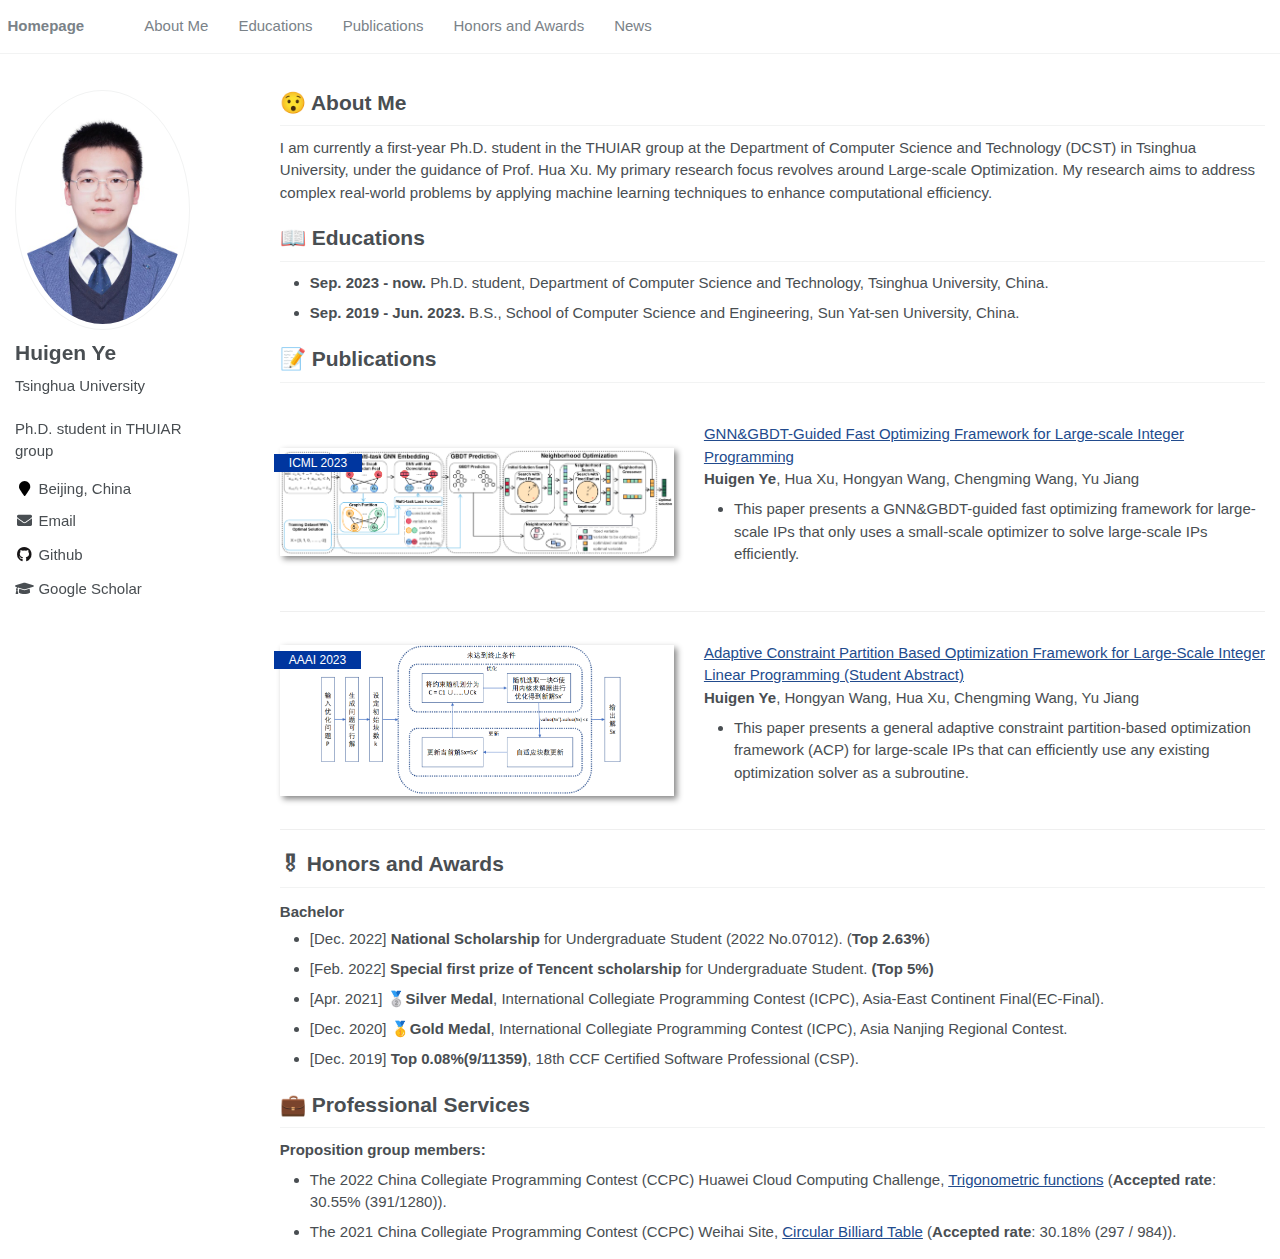
==== index.html @ 35304f90 "Add files via upload" ====
<!doctype html>
<html lang="en" class="no-js">
  <head>
    <meta charset="utf-8">

<!-- begin SEO -->





<title>Huigen Ye - Homepage</title>







<meta property="og:locale" content="en">
<meta property="og:site_name" content="Huigen Ye">
<meta property="og:title" content="Huigen Ye">


  <link rel="canonical" href="https://github.com/pages/HuigenYe/HuigenYe.github.io/">
  <meta property="og:url" content="https://github.com/pages/HuigenYe/HuigenYe.github.io/">



  <meta property="og:description" content="Ph.D. student in THUIAR group">









<!-- end SEO -->


<meta name="HandheldFriendly" content="True">
<meta name="MobileOptimized" content="320">
<meta name="viewport" content="width=device-width, initial-scale=1.0">

<script>
  document.documentElement.className = document.documentElement.className.replace(/\bno-js\b/g, '') + ' js ';
</script>

<!-- For all browsers -->
<link rel="stylesheet" href="assets/css/main.css">

<meta http-equiv="cleartype" content="on">
<head>
  <base target="_blank">
</head>
    <link rel="apple-touch-icon" sizes="180x180" href="images/apple-touch-icon.png">
<link rel="icon" type="image/png" sizes="32x32" href="images/favicon-32x32.png">
<link rel="icon" type="image/png" sizes="16x16" href="images/favicon-16x16.png">
<link rel="manifest" href="images/site.webmanifest">

<meta name="msapplication-TileColor" content="#000000">
<meta name="msapplication-TileImage" content="images/mstile-144x144.png?v=M44lzPylqQ">
<meta name="msapplication-config" content="images/browserconfig.xml?v=M44lzPylqQ">
<meta name="theme-color" content="#ffffff">
<link rel="stylesheet" href="assets/css/academicons.css"/>

<script type="text/x-mathjax-config"> MathJax.Hub.Config({ TeX: { equationNumbers: { autoNumber: "all" } } }); </script>
<script type="text/x-mathjax-config">
  MathJax.Hub.Config({
    tex2jax: {
      inlineMath: [ ['$','$'], ["\\(","\\)"] ],
      processEscapes: true
    }
  });
</script>
<script src='https://cdnjs.cloudflare.com/ajax/libs/mathjax/2.7.4/latest.js?config=TeX-MML-AM_CHTML' async></script>

<!-- end custom head snippets -->

  </head>

  <body>

    <!--[if lt IE 9]>
<div class="notice--danger align-center" style="margin: 0;">You are using an <strong>outdated</strong> browser. Please <a href="http://browsehappy.com/">upgrade your browser</a> to improve your experience.</div>
<![endif]-->
    <div class="masthead">
  <div class="masthead__inner-wrap">
    <div class="masthead__menu">
      <nav id="site-nav" class="greedy-nav">
        <button><div class="navicon"></div></button>
        <ul class="visible-links">
          <li class="masthead__menu-item masthead__menu-item--lg masthead__menu-home-item"><a href="#about-me">Homepage</a></li>
          
            <li class="masthead__menu-item"><a href="/#about-me">About Me</a></li>
          
            <li class="masthead__menu-item"><a href="/#-educations">Educations</a></li>
          
            <li class="masthead__menu-item"><a href="/#-publications">Publications</a></li>
          
            <li class="masthead__menu-item"><a href="/#-honors-and-awards">Honors and Awards</a></li>
          
            <li class="masthead__menu-item"><a href="/#-professional-services">News</a></li>
          
        </ul>
        <ul class="hidden-links hidden"></ul>
      </nav>
    </div>
  </div>
</div>

    <div id="main" role="main">
      
  <div class="sidebar sticky">
  

<div itemscope itemtype="http://schema.org/Person" class="profile_box">

  <div class="author__avatar">
    <img src="images/ye.jpg" class="author__avatar" alt="Huigen Ye">
  </div>

  <div class="author__content">
    <h3 class="author__name">Huigen Ye</h3>
    <p class="author__bio">Tsinghua University</p>
  </div>

  <div class="author__urls-wrapper">
    <!-- <button class="btn btn--inverse">More Info & Contact</button> -->
    <ul class="author__urls social-icons">
      
        <li><div style="white-space: normal; margin-bottom: 1em;">Ph.D. student in THUIAR group </div></li>
      
      
        <li><i class="fa fa-fw fa-map-marker" aria-hidden="true"></i> Beijing, China</li>
      
      
      
      
        <li><a href="mailto:yhg23@mails.tsinghua.edu.cn"><i class="fas fa-fw fa-envelope" aria-hidden="true"></i> Email</a></li>
      
      
       
      
      
      
      
      
      
      
      
      
      
        <li><a href="https://github.com/HuigenYe"><i class="fab fa-fw fa-github" aria-hidden="true"></i> Github</a></li>
      
      
      
      
      
      
      
      
      
      
      
      
      
      
        <li><a href="https://scholar.google.com/citations?user=WS0DbtoAAAAJ"><i class="fas fa-fw fa-graduation-cap"></i> Google Scholar</a></li>
      
      
      
      
      
    </ul>
      <div class="author__urls_sm">
      
      
        <a href="mailto:yhg23@mails.tsinghua.edu.cn"><i class="fas fa-fw fa-envelope" aria-hidden="true"></i></a>
      
      
       
      
      
      
      
      
      
      
      
      
      
        <a href="https://github.com/HuigenYe"><i class="fab fa-fw fa-github" aria-hidden="true"></i></a>
      
      
      
      
      
      
      
      
      
      
      
      
      
      
        <a href="https://scholar.google.com/citations?user=WS0DbtoAAAAJ"><i class="fas fa-fw fa-graduation-cap"></i></a>
      
      
      
      
      
    </div>
  </div>
</div>

  
  </div>

    
      <article class="page" itemscope itemtype="http://schema.org/CreativeWork">
        <meta itemprop="headline" content="">
        <div class="page__inner-wrap">
          <section class="page__content" itemprop="text">
            <p><span class="anchor" id="about-me"></span></p>
<h1 id="-about-me">😯 About Me</h1>

<p>I am currently a first-year Ph.D. student in the THUIAR group at the Department of Computer Science and Technology (DCST) in Tsinghua University, under the guidance of Prof. Hua Xu. My primary research focus revolves around Large-scale Optimization. My research aims to address complex real-world problems by applying machine learning techniques to enhance computational efficiency.</p>

<h1 id="-educations">📖 Educations</h1>
<ul>
  <li><strong>Sep. 2023 - now.</strong> Ph.D. student, Department of Computer Science and Technology, Tsinghua University, China.</li>
  <li><strong>Sep. 2019 - Jun. 2023.</strong> B.S., School of Computer Science and Engineering, Sun Yat-sen University, China.</li>
</ul>

<h1 id="-publications">📝 Publications</h1>

<div class="paper-box"><div class="paper-box-image"><div><div class="badge">ICML 2023</div><img src="images/icml2023.png" alt="sym" width="100%" /></div></div>
<div class="paper-box-text">

    <p><a href="https://proceedings.mlr.press/v202/ye23e.html">GNN&amp;GBDT-Guided Fast Optimizing Framework for Large-scale Integer Programming</a> <br />
<strong>Huigen Ye</strong>, Hua Xu, Hongyan Wang, Chengming Wang, Yu Jiang</p>

    <ul>
      <li>This paper presents a GNN&amp;GBDT-guided fast optimizing framework for large-scale IPs that only uses a small-scale optimizer to solve large-scale IPs efficiently. <a href="https://github.com/thuiar/GNN-GBDT-Guided-Fast-Optimizing-Framework"><img src="https://img.shields.io/github/stars/thuiar/GNN-GBDT-Guided-Fast-Optimizing-Framework?style=social&amp;label=Code+Stars" alt="" /></a></li>
    </ul>

  </div>
</div>

<div class="paper-box"><div class="paper-box-image"><div><div class="badge">AAAI 2023</div><img src="images/aaai2023.png" alt="sym" width="100%" /></div></div>
<div class="paper-box-text">

    <p><a href="https://ojs.aaai.org/index.php/AAAI/article/view/27048">Adaptive Constraint Partition Based Optimization Framework for Large-Scale Integer Linear Programming (Student Abstract)</a> <br />
<strong>Huigen Ye</strong>, Hongyan Wang, Hua Xu, Chengming Wang, Yu Jiang</p>

    <ul>
      <li>This paper presents a general adaptive constraint partition-based optimization framework (ACP) for large-scale IPs that can efficiently use any existing optimization solver as a subroutine.</li>
    </ul>

  </div>
</div>

<h1 id="-honors-and-awards">🎖 Honors and Awards</h1>
<h3 id="bachelor">Bachelor</h3>

<ul>
  <li>[Dec. 2022] <strong>National Scholarship</strong> for Undergraduate Student (2022 No.07012). (<strong>Top 2.63%</strong>)</li>
  <li>[Feb. 2022] <strong>Special first prize of Tencent scholarship</strong> for Undergraduate Student. <strong>(Top 5%)</strong></li>
  <li>[Apr. 2021] 🥈<strong>Silver Medal</strong>, International Collegiate Programming Contest (ICPC), Asia-East Continent Final(EC-Final).</li>
  <li>[Dec. 2020] 🥇<strong>Gold Medal</strong>, International Collegiate Programming Contest (ICPC), Asia Nanjing Regional Contest.</li>
  <li>[Dec. 2019] <strong>Top 0.08%(9/11359)</strong>, 18th CCF Certified Software Professional (CSP).</li>
</ul>

<h1 id="-professional-services">💼 Professional Services</h1>
<p><strong>Proposition group members:</strong></p>

<ul>
  <li>The 2022 China Collegiate Programming Contest (CCPC) Huawei Cloud Computing Challenge, <a href="http://acm.hdu.edu.cn/contest/problem?cid=1072&amp;pid=1007">Trigonometric functions</a> (<strong>Accepted rate</strong>: 30.55% (391/1280)).</li>
  <li>The 2021 China Collegiate Programming Contest (CCPC) Weihai Site, <a href="https://codeforces.com/gym/103428/problem/J">Circular Billiard Table</a> (<strong>Accepted rate</strong>: 30.18% (297 / 984)).</li>
</ul>

          </section>
        </div>
      </article>
    </div>

    <script src="assets/js/main.min.js"></script>



<!-- Global site tag (gtag.js) - Google Analytics -->
<script async src="https://www.googletagmanager.com/gtag/js?id="></script>
<script>
  window.dataLayer = window.dataLayer || [];
  function gtag(){dataLayer.push(arguments);}
  gtag('js', new Date());

  gtag('config', "");
</script>


<script>
    $(document).ready(function () {
        
        var gsDataBaseUrl = 'https://cdn.jsdelivr.net/gh/HuigenYe/HuigenYe.github.io@'
        
        $.getJSON(gsDataBaseUrl + "google-scholar-stats/gs_data.json", function (data) {
            var totalCitation = data['citedby']
            document.getElementById('total_cit').innerHTML = totalCitation;
            var citationEles = document.getElementsByClassName('show_paper_citations')
            Array.prototype.forEach.call(citationEles, element => {
                var paperId = element.getAttribute('data')
                var numCitations = data['publications'][paperId]['num_citations']
                element.innerHTML = '| Citations: ' + numCitations;
            });
        });
    })
</script>


  </body>
</html>
---- assets/css/main.css ----
a:focus{outline:thin dotted #f89406;outline:5px auto #f89406;outline-offset:-2px}*,*:before,*:after{-moz-box-sizing:border-box;-webkit-box-sizing:border-box;box-sizing:border-box}html{box-sizing:border-box;background-color:#fff;font-size:15px;-webkit-text-size-adjust:100%;-ms-text-size-adjust:100%}body{margin:0}::-moz-selection{color:#fff;background:#000}::selection{color:#fff;background:#000}article,aside,details,figcaption,figure,footer,header,hgroup,main,nav,section{display:block}audio,canvas,video{display:inline-block;*display:inline;*zoom:1}audio:not([controls]){display:none}a{color:#224b8d}a:hover,a:active{outline:0}sub,sup{position:relative;font-size:75%;line-height:0;vertical-align:baseline}sup{top:-0.5em}sub{bottom:-0.25em}img{max-width:100%;width:auto\9;height:auto;vertical-align:middle;border:0;-ms-interpolation-mode:bicubic}#map_canvas img,.google-maps img{max-width:none}button,input,select,textarea{margin:0;font-size:100%;vertical-align:middle}button,input{*overflow:visible;line-height:normal}button::-moz-focus-inner,input::-moz-focus-inner{padding:0;border:0}button,html input[type="button"],input[type="reset"],input[type="submit"]{-webkit-appearance:button;cursor:pointer}label,select,button,input[type="button"],input[type="reset"],input[type="submit"],input[type="radio"],input[type="checkbox"]{cursor:pointer}input[type="search"]{box-sizing:content-box;-webkit-appearance:textfield}input[type="search"]::-webkit-search-decoration,input[type="search"]::-webkit-search-cancel-button{-webkit-appearance:none}textarea{overflow:auto;vertical-align:top}html{position:relative;min-height:100%}body{margin:0;padding:0;padding-bottom:0em;color:#494e52;font-family:"Trebuchet MS",Helvetica,sans-serif;line-height:1.5}body.overflow--hidden{overflow:hidden}h1,h2,h3,h4,h5,h6{margin:1em 0 0.5em;line-height:1.2;font-family:"Trebuchet MS",Helvetica,sans-serif;font-weight:bold}h1{margin-top:1em;font-size:1.4em}h2{font-size:1.2em}h3{font-size:1em}h4{font-size:1em}h5{font-size:1em}h6{font-size:1em}small,.small{font-size:1em}p{margin-bottom:0.5em}u,ins{text-decoration:none;border-bottom:1px solid #494e52}u a,ins a{color:inherit}ul{padding-inline-start:2em;margin-block-start:0.5em}del a{color:inherit}p,pre,blockquote,ul,ol,dl,figure,table,fieldset{orphans:3;widows:3}abbr[title],abbr[data-original-title]{text-decoration:none;cursor:help;border-bottom:1px dotted #494e52}blockquote{margin:2em 1em 2em 0;padding-left:1em;padding-right:1em;font-style:italic;border-left:0.25em solid #7a8288}blockquote cite{font-style:italic}blockquote cite:before{content:"\2014";padding-right:5px}a:hover,a:active{outline:0}tt,code,kbd,samp,pre{font-family:Monaco,Consolas,"Lucida Console",monospace}pre{overflow-x:auto}p>code,a>code,li>code,figcaption>code,td>code{padding-top:0.1rem;padding-bottom:0.1rem;font-size:1em;background:#fafafa;border:1px solid #f2f3f3;border-radius:4px;box-shadow:0 1px 1px rgba(0,0,0,0.125)}p>code:before,p>code:after,a>code:before,a>code:after,li>code:before,li>code:after,figcaption>code:before,figcaption>code:after,td>code:before,td>code:after{letter-spacing:-0.2em;content:"\00a0"}hr{display:block;margin:1em 0;border:0;border-top:1px solid #f2f3f3}ul li,ol li{margin-bottom:0.5em}li ul,li ol{margin-top:0.5em}figure{display:-webkit-box;display:flex;-webkit-box-pack:justify;justify-content:space-between;-webkit-box-align:start;align-items:flex-start;flex-wrap:wrap;margin:2em 0}figure img,figure iframe,figure .fluid-width-video-wrapper{margin-bottom:1em}figure img{width:100%;border-radius:4px;-webkit-transition:all 0.2s ease-in-out;transition:all 0.2s ease-in-out}figure>a{display:block}@media (min-width: 37.5em){figure.half>a,figure.half>img{width:calc(50% - 0.5em)}}figure.half figcaption{width:100%}@media (min-width: 37.5em){figure.third>a,figure.third>img{width:calc(33.3333% - 0.5em)}}figure.third figcaption{width:100%}figcaption{margin-bottom:0.5em;color:#777a7d;font-family:Georgia,Times,serif;font-size:1em}figcaption a{color:inherit;text-decoration:none;border-bottom:1px solid #bdc1c4;-webkit-transition:all 0.2s ease-in-out;transition:all 0.2s ease-in-out}figcaption a:hover{color:#000;border-bottom-color:#000}svg:not(:root){overflow:hidden}nav ul{margin:0;padding:0}nav li{list-style:none}nav a{text-decoration:none}nav ul li,nav ol li{margin-bottom:0}nav li ul,nav li ol{margin-top:0}b,i,strong,em,blockquote,p,q,span,figure,img,h1,h2,header,input,a,tr,td,form button,input[type="submit"],.btn,#goog-wm-sb,.highlight,.archive__item-teaser{-webkit-transition:all 0.2s ease-in-out;transition:all 0.2s ease-in-out}.hidden{display:none;visibility:hidden}.load{display:none}.transparent{opacity:0}.visually-hidden,.screen-reader-text,.screen-reader-text span,.screen-reader-shortcut{position:absolute !important;clip:rect(1px, 1px, 1px, 1px);height:1px !important;width:1px !important;border:0 !important;overflow:hidden}body:hover .visually-hidden a,body:hover .visually-hidden input,body:hover .visually-hidden button{display:none !important}.screen-reader-text:focus,.screen-reader-shortcut:focus{clip:auto !important;height:auto !important;width:auto !important;display:block;font-size:1em;font-weight:bold;padding:15px 23px 14px;background:#fff;z-index:100000;text-decoration:none;box-shadow:0 0 2px 2px rgba(0,0,0,0.6)}.skip-link{position:fixed;z-index:20;margin:0;font-family:"Trebuchet MS",Helvetica,sans-serif;white-space:nowrap}.skip-link li{height:0;width:0;list-style:none}.text-left{text-align:left}.text-center{text-align:center}.text-right{text-align:right}.text-justify{text-align:justify}.text-nowrap{white-space:nowrap}.cf{clear:both}.wrapper{max-width:925px;margin-left:auto;margin-right:auto}.wrapper:after{content:" ";display:block;clear:both}.align-left{display:block;margin-left:auto;margin-right:auto}@media (min-width: 37.5em){.align-left{float:left;margin-right:1em}}.align-right{display:block;margin-left:auto;margin-right:auto}@media (min-width: 37.5em){.align-right{float:right;margin-left:1em}}.align-center{display:block;margin-left:auto;margin-right:auto}@media (min-width: 57.8125em){.full{margin-right:-19.4915254237% !important}}.icon{display:inline-block;fill:currentColor;width:1em;height:1.1em;line-height:1;position:relative;top:-0.1em;vertical-align:middle}.social-icons .fa{color:#000}.social-icons .fa-behance,.social-icons .fa-behance-square{color:#1769FF}.social-icons .fa-dribbble{color:#ea4c89}.social-icons .fa-facebook,.social-icons .fa-facebook-square{color:#3b5998}.social-icons .fa-flickr{color:#ff0084}.social-icons .fa-foursquare{color:#0072b1}.social-icons .fa-github,.social-icons .fa-github-alt,.social-icons .fa-github-square{color:#171516}.social-icons .fa-google-plus,.social-icons .fa-google-plus-square{color:#dd4b39}.social-icons .fa-instagram{color:#517fa4}.social-icons .fa-lastfm,.social-icons .fa-lastfm-square{color:#d51007}.social-icons .fa-linkedin,.social-icons .fa-linkedin-square{color:#007bb6}.social-icons .fa-pinterest,.social-icons .fa-pinterest-p,.social-icons .fa-pinterest-square{color:#cb2027}.social-icons .fa-rss,.social-icons .fa-rss-square{color:#fa9b39}.social-icons .fa-soundcloud{color:#f30}.social-icons .fa-stack-exchange,.social-icons .fa-stack-overflow{color:#fe7a15}.social-icons .fa-tumblr,.social-icons .fa-tumblr-square{color:#32506d}.social-icons .fa-twitter,.social-icons .fa-twitter-square{color:#55acee}.social-icons .fa-vimeo,.social-icons .fa-vimeo-square{color:#1ab7ea}.social-icons .fa-vine{color:#00bf8f}.social-icons .fa-youtube,.social-icons .fa-youtube-square,.social-icons .fa-youtube-play{color:#b00}.social-icons .fa-xing,.social-icons .fa-xing-square{color:#006567}.navicon{position:relative;width:28px;height:4px;background:#fff;margin:auto;-webkit-transition:0.3s;transition:0.3s}.navicon:before,.navicon:after{content:"";position:absolute;left:0;width:28px;height:4px;background:#fff;-webkit-transition:0.3s;transition:0.3s}.navicon:before{top:-8px}.navicon:after{bottom:-8px}.close .navicon{background:transparent}.close .navicon:before,.close .navicon:after{-webkit-transform-origin:50% 50%;-ms-transform-origin:50% 50%;transform-origin:50% 50%;top:0;width:28px}.close .navicon:before{-webkit-transform:rotate3d(0, 0, 1, 45deg);transform:rotate3d(0, 0, 1, 45deg)}.close .navicon:after{-webkit-transform:rotate3d(0, 0, 1, -45deg);transform:rotate3d(0, 0, 1, -45deg)}@media (min-width: 57.8125em){.sticky{clear:both;position:-webkit-sticky;position:sticky;top:6em}.sticky::after{clear:both;content:"";display:table}.sticky>*{display:block}}.well{min-height:20px;padding:19px;margin-bottom:20px;background-color:#f5f5f5;border:1px solid #e3e3e3;border-radius:4px;box-shadow:inset 0 1px 1px rgba(0,0,0,0.05)}.show-modal{overflow:hidden;position:relative}.show-modal:before{position:absolute;content:"";top:0;left:0;width:100%;height:100%;z-index:999;background-color:rgba(255,255,255,0.85)}.show-modal .modal{display:block}.modal{display:none;position:fixed;width:300px;top:50%;left:50%;margin-left:-150px;margin-top:-150px;min-height:0;z-index:9999;background:#fff;border:1px solid #f2f3f3;border-radius:4px;box-shadow:0 1px 1px rgba(0,0,0,0.125)}.modal__title{margin:0;padding:0.5em 1em}.modal__supporting-text{padding:0 1em 0.5em 1em}.modal__actions{padding:0.5em 1em;border-top:1px solid #f2f3f3}.footnote{color:#9ba1a6;text-decoration:none}.footnotes{color:#9ba1a6}.footnotes ol,.footnotes li,.footnotes p{margin-bottom:0;font-size:1em}a.reversefootnote{color:#7a8288;text-decoration:none}a.reversefootnote:hover{text-decoration:underline}.required{color:#ee5f5b;font-weight:bold}@-webkit-keyframes intro{0%{opacity:0}100%{opacity:1}}@keyframes intro{0%{opacity:0}100%{opacity:1}}table{margin-bottom:1em;width:100%;font-family:"Trebuchet MS",Helvetica,sans-serif;font-size:1em;border-collapse:collapse}table+table{margin-top:1em}thead{background-color:#f2f3f3}th{padding:0.5em;font-weight:bold;text-align:left}tr{padding-bottom:.5em;padding-top:.5em}td{padding:.5em;border-bottom:1px solid #bdc1c4}tr,td,th{vertical-align:middle}.btn,#goog-wm-sb{display:inline-block;margin-bottom:0.25em;padding:0.5em 1em;color:#fff !important;font-family:"Trebuchet MS",Helvetica,sans-serif;font-size:1em;font-weight:bold;text-align:center;text-decoration:none;background-color:#7a8288;border:0 !important;border-radius:4px;cursor:pointer}.btn:hover,#goog-wm-sb:hover{background-color:#333}.btn .icon,#goog-wm-sb .icon{margin-right:0.5em}.btn .icon+.hidden,#goog-wm-sb .icon+.hidden{margin-left:-0.5em}.btn--block{display:block;width:100%}.btn--block+.btn--block{margin-top:0.25em}.btn--inverse{color:#7a8288 !important;border:1px solid #bdc1c4 !important;background-color:#fff}.btn--inverse:hover{color:#fff !important;border-color:#7a8288}.btn--light-outline{border:1px solid #fff !important;background-color:transparent}.btn--info{background-color:#224b8d}.btn--info:hover{background-color:#1b3c71}.btn--warning{background-color:#f89406}.btn--warning:hover{background-color:#c67605}.btn--success{background-color:#62c462}.btn--success:hover{background-color:#4e9d4e}.btn--danger{background-color:#ee5f5b}.btn--danger:hover{background-color:#be4c49}.btn--disabled{pointer-events:none;cursor:not-allowed;filter:alpha(opacity=65);box-shadow:none;opacity:0.65}.btn--facebook{background-color:#3b5998}.btn--facebook:hover{background-color:#2f477a}.btn--twitter{background-color:#55acee}.btn--twitter:hover{background-color:#448abe}.btn--google-plus{background-color:#dd4b39}.btn--google-plus:hover{background-color:#b13c2e}.btn--linkedin{background-color:#007bb6}.btn--linkedin:hover{background-color:#006292}.btn--x-large{font-size:1.2em}.btn--large{font-size:1em}.btn--small{font-size:.6875em}.notice{margin:2em 0 !important;padding:1em;font-family:"Trebuchet MS",Helvetica,sans-serif;font-size:1em !important;text-indent:initial;background-color:#f8f9f9;border-radius:4px;box-shadow:0 1px 1px rgba(189,193,196,0.25)}.notice h4{margin-top:0 !important;margin-bottom:0.75em}.page__content .notice h4{margin-bottom:0;font-size:1em}.notice p:last-child{margin-bottom:0 !important}.notice h4+p{margin-top:0;padding-top:0}.notice a{color:#bdc1c4}.notice a:hover{color:#717476}.notice code{background-color:#fcfcfc}.notice ul:last-child{margin-bottom:0}.notice--primary{margin:2em 0 !important;padding:1em;font-family:"Trebuchet MS",Helvetica,sans-serif;font-size:1em !important;text-indent:initial;background-color:#f2f3f3;border-radius:4px;box-shadow:0 1px 1px rgba(122,130,136,0.25)}.notice--primary h4{margin-top:0 !important;margin-bottom:0.75em}.page__content .notice--primary h4{margin-bottom:0;font-size:1em}.notice--primary p:last-child{margin-bottom:0 !important}.notice--primary h4+p{margin-top:0;padding-top:0}.notice--primary a{color:#7a8288}.notice--primary a:hover{color:#494e52}.notice--primary code{background-color:#f8f9f9}.notice--primary ul:last-child{margin-bottom:0}.notice--info{margin:2em 0 !important;padding:1em;font-family:"Trebuchet MS",Helvetica,sans-serif;font-size:1em !important;text-indent:initial;background-color:#e9edf4;border-radius:4px;box-shadow:0 1px 1px rgba(34,75,141,0.25)}.notice--info h4{margin-top:0 !important;margin-bottom:0.75em}.page__content .notice--info h4{margin-bottom:0;font-size:1em}.notice--info p:last-child{margin-bottom:0 !important}.notice--info h4+p{margin-top:0;padding-top:0}.notice--info a{color:#224b8d}.notice--info a:hover{color:#142d55}.notice--info code{background-color:#f4f6f9}.notice--info ul:last-child{margin-bottom:0}.notice--warning{margin:2em 0 !important;padding:1em;font-family:"Trebuchet MS",Helvetica,sans-serif;font-size:1em !important;text-indent:initial;background-color:#fef4e6;border-radius:4px;box-shadow:0 1px 1px rgba(248,148,6,0.25)}.notice--warning h4{margin-top:0 !important;margin-bottom:0.75em}.page__content .notice--warning h4{margin-bottom:0;font-size:1em}.notice--warning p:last-child{margin-bottom:0 !important}.notice--warning h4+p{margin-top:0;padding-top:0}.notice--warning a{color:#f89406}.notice--warning a:hover{color:#955904}.notice--warning code{background-color:#fffaf3}.notice--warning ul:last-child{margin-bottom:0}.notice--success{margin:2em 0 !important;padding:1em;font-family:"Trebuchet MS",Helvetica,sans-serif;font-size:1em !important;text-indent:initial;background-color:#eff9ef;border-radius:4px;box-shadow:0 1px 1px rgba(98,196,98,0.25)}.notice--success h4{margin-top:0 !important;margin-bottom:0.75em}.page__content .notice--success h4{margin-bottom:0;font-size:1em}.notice--success p:last-child{margin-bottom:0 !important}.notice--success h4+p{margin-top:0;padding-top:0}.notice--success a{color:#62c462}.notice--success a:hover{color:#3b763b}.notice--success code{background-color:#f7fcf7}.notice--success ul:last-child{margin-bottom:0}.notice--danger{margin:2em 0 !important;padding:1em;font-family:"Trebuchet MS",Helvetica,sans-serif;font-size:1em !important;text-indent:initial;background-color:#fdefef;border-radius:4px;box-shadow:0 1px 1px rgba(238,95,91,0.25)}.notice--danger h4{margin-top:0 !important;margin-bottom:0.75em}.page__content .notice--danger h4{margin-bottom:0;font-size:1em}.notice--danger p:last-child{margin-bottom:0 !important}.notice--danger h4+p{margin-top:0;padding-top:0}.notice--danger a{color:#ee5f5b}.notice--danger a:hover{color:#8f3937}.notice--danger code{background-color:#fef7f7}.notice--danger ul:last-child{margin-bottom:0}.masthead{position:sticky;top:0;background-color:white;border-bottom:1px solid #f2f3f3;-webkit-animation:intro 0.3s both;animation:intro 0.3s both;-webkit-animation-delay:0.15s;animation-delay:0.15s;z-index:20}.masthead__inner-wrap{max-width:925px;margin-left:auto;margin-right:auto;clear:both;padding:.5em;font-family:"Trebuchet MS",Helvetica,sans-serif}.masthead__inner-wrap:after{content:" ";display:block;clear:both}.masthead__inner-wrap::after{clear:both;content:"";display:table}@media (min-width: 80em){.masthead__inner-wrap{max-width:1280px}}.masthead__inner-wrap nav{z-index:10}.masthead__inner-wrap a{text-decoration:none}.masthead__menu ul{margin:0;padding:0;clear:both;list-style-type:none}.masthead__menu-home-item{display:none !important}@media (min-width: 48em){.masthead__menu-home-item{display:block !important}}.masthead__menu-item{display:block;list-style-type:none;white-space:nowrap}.masthead__menu-item--lg{padding-right:2em;font-weight:700}.breadcrumbs{max-width:925px;margin-left:auto;margin-right:auto;clear:both;margin-top:0;margin-bottom:0;padding-left:2em;padding-right:2em;font-family:"Trebuchet MS",Helvetica,sans-serif;-webkit-animation:intro 0.3s both;animation:intro 0.3s both;-webkit-animation-delay:0.30s;animation-delay:0.30s}.breadcrumbs:after{content:" ";display:block;clear:both}.breadcrumbs::after{clear:both;content:"";display:table}@media (min-width: 57.8125em){.breadcrumbs{padding-left:1em;padding-right:1em}}@media (min-width: 80em){.breadcrumbs{max-width:1280px}}.breadcrumbs ol{padding:0;list-style:none;font-size:1em}@media (min-width: 57.8125em){.breadcrumbs ol{width:83.0508474576%;float:right;margin-right:0}}@media (min-width: 80em){.breadcrumbs ol{padding-left:4.2372881356%}}.breadcrumbs li{display:inline}.breadcrumbs .current{font-weight:bold}.pagination{clear:both;width:100%;float:left;margin-left:0;margin-right:0;clear:both;margin-top:1em;padding-top:1em}.pagination::after{clear:both;content:"";display:table}.pagination ul{margin:0;padding:0;list-style-type:none;font-family:"Trebuchet MS",Helvetica,sans-serif}.pagination li{display:block;float:left;margin-left:-1px}.pagination li a{margin-bottom:0.25em;padding:0.5em 1em;font-family:"Trebuchet MS",Helvetica,sans-serif;font-size:14px;font-weight:bold;line-height:1.5;text-align:center;text-decoration:none;color:#9ba1a6;border:1px solid #bdc1c4;border-radius:0}.pagination li a:hover{color:#1a386a}.pagination li a.current{color:#fff;background:#7a8288}.pagination li a.disabled{color:#dee0e1;pointer-events:none;cursor:not-allowed}.pagination li:first-child{margin-left:0}.pagination li:first-child a{border-top-left-radius:4px;border-bottom-left-radius:4px}.pagination li:last-child a{border-top-right-radius:4px;border-bottom-right-radius:4px}.pagination--pager{display:block;padding:1em 2em;float:left;width:50%;font-family:"Trebuchet MS",Helvetica,sans-serif;font-size:1em;font-weight:bold;text-align:center;text-decoration:none;color:#bdc1c4;border:1px solid #bdc1c4;border-radius:4px}.pagination--pager:hover{color:#1a386a}.pagination--pager:first-child{border-top-right-radius:0;border-bottom-right-radius:0}.pagination--pager:last-child{margin-left:-1px;border-top-left-radius:0;border-bottom-left-radius:0}.pagination--pager.disabled{color:#dee0e1;pointer-events:none;cursor:not-allowed}.page__content+.pagination,.page__meta+.pagination,.comment__date+.pagination,.page__share+.pagination,.page__comments+.pagination{margin-top:2em;padding-top:2em;border-top:1px solid #f2f3f3}.greedy-nav{position:relative;min-width:250px;background:#fff}.greedy-nav a{display:block;margin:0 1rem;padding:0.5rem 0;color:#7a8288;text-decoration:none}.greedy-nav a:hover{color:#5c6266}.greedy-nav button{position:absolute;height:100%;right:0;padding:0 0.5rem;border:0;outline:none;background-color:#7a8288;color:#fff;cursor:pointer}.greedy-nav .visible-links{display:table}.greedy-nav .visible-links li{display:table-cell;vertical-align:middle}.greedy-nav .visible-links li:first-child{font-weight:bold}.greedy-nav .visible-links li:first-child a{margin-left:0}.greedy-nav .visible-links li:last-child a{margin-right:0}.greedy-nav .visible-links a{position:relative}.greedy-nav .visible-links a:before{content:"";position:absolute;left:0;bottom:0;height:4px;background:#bdc1c4;width:100%;-webkit-transition:all 0.2s ease-in-out;transition:all 0.2s ease-in-out;-webkit-transform:scaleX(0);-ms-transform:scaleX(0);transform:scaleX(0)}.greedy-nav .visible-links a:hover:before{-webkit-transform:scaleX(1);-ms-transform:scaleX(1);transform:scaleX(1)}.greedy-nav .hidden-links{position:absolute;top:100%;right:0;margin-top:15px;padding:5px;border:1px solid #f2f3f3;border-radius:4px;background:#fff;box-shadow:0 0 10px rgba(0,0,0,0.25)}.greedy-nav .hidden-links a{margin:0;padding:10px 20px;font-size:1em}.greedy-nav .hidden-links a:hover{color:#5c6266;background:#dee0e1}.greedy-nav .hidden-links:before{content:"";position:absolute;top:-11px;right:10px;width:0;border-style:solid;border-width:0 10px 10px;border-color:#f2f3f3 transparent;display:block;z-index:0}.greedy-nav .hidden-links:after{content:"";position:absolute;top:-10px;right:10px;width:0;border-style:solid;border-width:0 10px 10px;border-color:#fff transparent;display:block;z-index:1}.greedy-nav .hidden-links li{display:block;border-bottom:1px solid #f2f3f3}.greedy-nav .hidden-links li:last-child{border-bottom:none}.nav__list{font-size:1.25rem}.nav__list ul{margin-bottom:1em}.nav__list a{display:block;padding:0.125em 0;color:inherit}.nav__list a:hover{text-decoration:underline}.nav__list .active{margin-left:-0.5em;padding-left:0.5em;padding-right:0.5em;color:#fff;font-weight:bold;background:#7a8288;border-radius:4px}.nav__list .active:hover{color:#fff}.nav__title{margin:0;padding:0.5rem 1rem;font-family:"Trebuchet MS",Helvetica,sans-serif;font-size:1em;font-weight:bold}.nav__sub-title{display:block;margin:0.5rem 0;padding:0.5rem 0;font-family:"Trebuchet MS",Helvetica,sans-serif;font-size:1em;font-weight:bold;text-transform:uppercase;border-bottom:1px solid #f2f3f3}.toc{font-family:"Trebuchet MS",Helvetica,sans-serif;color:#7a8288;text-transform:uppercase;letter-spacing:1px;background-color:#fff;border:1px solid #f2f3f3;border-radius:4px;box-shadow:0 1px 1px rgba(0,0,0,0.125)}.toc .nav__title{color:#fff;font-size:1em;background:#7a8288;border-top-left-radius:4px;border-top-right-radius:4px}.toc__menu{margin:0;padding:0;width:100%;list-style:none;font-size:0.8rem}.toc__menu a{display:block;padding:0.5rem 1rem;color:#7a8288;font-size:.6875em;font-weight:bold;line-height:1.5;border-bottom:1px solid #f2f3f3}.toc__menu a:hover{color:#000;background:#f2f3f3}.toc__menu>li:last-child a{border-bottom:none}.toc__menu li ul>li a{padding-left:2rem;font-weight:normal}.toc__menu li>ul li{display:none}@media (min-width: 48em){.toc__menu li>ul li{display:block}}.page__footer{clear:both;float:left;margin-left:0;margin-right:0;width:100%;clear:both;position:absolute;bottom:0em;height:auto;margin-top:3em;color:#9ba1a6;-webkit-animation:intro 0.3s both;animation:intro 0.3s both;-webkit-animation-delay:0.45s;animation-delay:0.45s;background-color:#f2f3f3;border-top:1px solid #bdc1c4}.page__footer::after{clear:both;content:"";display:table}.page__footer footer{clear:both;margin-left:auto;margin-right:auto;margin-top:2em;max-width:100%;padding:0 1em 2em}.page__footer footer::after{clear:both;content:"";display:table}@media (min-width: 80em){.page__footer footer{max-width:1280px}}.page__footer a{color:inherit;text-decoration:none}.page__footer a:hover{text-decoration:underline}.page__footer .fas,.page__footer .fab,.page__footer .far,.page__footer .fal{color:#9ba1a6}.page__footer-copyright{font-family:"Trebuchet MS",Helvetica,sans-serif;font-size:.6875em}.page__footer-follow ul{margin:0;padding:0;list-style-type:none}.page__footer-follow li{display:inline-block;padding-top:5px;padding-bottom:5px;font-family:"Trebuchet MS",Helvetica,sans-serif;font-size:1em;text-transform:uppercase}.page__footer-follow li+li:before{content:"";padding-right:5px}.page__footer-follow a{padding-right:10px;font-weight:bold}.page__footer-follow .social-icons a{white-space:nowrap}div.highlighter-rouge,figure.highlight{position:relative;margin-bottom:1em;padding:1em;border:1px solid #f2f3f3;border-radius:4px;background-color:#fafafa;box-shadow:0 1px 1px rgba(0,0,0,0.125)}div.highlighter-rouge:before,figure.highlight:before{position:absolute;top:0;right:0;padding:0.5em;background-color:#f2f3f3;content:"\f121";font-family:"fontawesome" !important;font-size:1em;line-height:1;text-transform:none;speak:none}div.highlighter-rouge .highlight,figure.highlight .highlight{margin:0;font-family:Monaco,Consolas,"Lucida Console",monospace;font-size:.6875em;line-height:1.8}.highlight table td{padding:5px}.highlight table pre{margin:0}.highlight .c{color:#93a1a1}.highlight .err{color:#586e75}.highlight .g{color:#586e75}.highlight .k{color:#859900}.highlight .l{color:#586e75}.highlight .n{color:#586e75}.highlight .o{color:#859900}.highlight .x{color:#cb4b16}.highlight .p{color:#586e75}.highlight .cm{color:#93a1a1}.highlight .cp{color:#859900}.highlight .c1{color:#93a1a1}.highlight .cs{color:#859900}.highlight .gd{color:#2aa198}.highlight .ge{color:#586e75;font-style:italic}.highlight .gr{color:#dc322f}.highlight .gh{color:#cb4b16}.highlight .gi{color:#859900}.highlight .go{color:#586e75}.highlight .gp{color:#586e75}.highlight .gs{color:#586e75;font-weight:bold}.highlight .gu{color:#cb4b16}.highlight .gt{color:#586e75}.highlight .kc{color:#cb4b16}.highlight .kd{color:#22b3eb}.highlight .kn{color:#859900}.highlight .kp{color:#859900}.highlight .kr{color:#22b3eb}.highlight .kt{color:#dc322f}.highlight .ld{color:#586e75}.highlight .m{color:#2aa198}.highlight .s{color:#2aa198}.highlight .na{color:#586e75}.highlight .nb{color:#B58900}.highlight .nc{color:#22b3eb}.highlight .no{color:#cb4b16}.highlight .nd{color:#22b3eb}.highlight .ni{color:#cb4b16}.highlight .ne{color:#cb4b16}.highlight .nf{color:#22b3eb}.highlight .nl{color:#586e75}.highlight .nn{color:#586e75}.highlight .nx{color:#586e75}.highlight .py{color:#586e75}.highlight .nt{color:#22b3eb}.highlight .nv{color:#22b3eb}.highlight .ow{color:#859900}.highlight .w{color:#586e75}.highlight .mf{color:#2aa198}.highlight .mh{color:#2aa198}.highlight .mi{color:#2aa198}.highlight .mo{color:#2aa198}.highlight .sb{color:#93a1a1}.highlight .sc{color:#2aa198}.highlight .sd{color:#586e75}.highlight .s2{color:#2aa198}.highlight .se{color:#cb4b16}.highlight .sh{color:#586e75}.highlight .si{color:#2aa198}.highlight .sx{color:#2aa198}.highlight .sr{color:#dc322f}.highlight .s1{color:#2aa198}.highlight .ss{color:#2aa198}.highlight .bp{color:#22b3eb}.highlight .vc{color:#22b3eb}.highlight .vg{color:#22b3eb}.highlight .vi{color:#22b3eb}.highlight .il{color:#2aa198}form{margin:0 0 5px 0}form fieldset{margin-bottom:5px;padding:0;border-width:0}form legend{display:block;width:100%;margin-bottom:10px;*margin-left:-7px;padding:0;color:#494e52;border:0;border-bottom:1px solid #ccc;white-space:normal}form p{margin-bottom:5px / 2}form ul{list-style-type:none;margin:0 0 5px 0;padding:0}form br{display:none}label,input,button,select,textarea{vertical-align:baseline;*vertical-align:middle}input,button,select,textarea{box-sizing:border-box;font-family:"Trebuchet MS",Helvetica,sans-serif}label{display:block;margin-bottom:0.25em;color:#494e52;cursor:pointer}label small{font-size:1em}label input,label textarea,label select{display:block}input,textarea,select{display:inline-block;width:100%;padding:0.25em;margin-bottom:0.5em;color:#494e52;background-color:#fff;border:1px solid #ccc;border-radius:4px;box-shadow:0 1px 1px rgba(0,0,0,0.125)}input:hover,textarea:hover,select:hover{border-color:#bdc1c4}.input-mini{width:60px}.input-small{width:90px}input[type="image"],input[type="checkbox"],input[type="radio"]{width:auto;height:auto;padding:0;margin:3px 0;*margin-top:0;line-height:normal;cursor:pointer;border-radius:0;border:0 \9}input[type="checkbox"],input[type="radio"]{box-sizing:border-box;padding:0;*width:13px;*height:13px}input[type="image"]{border:0;box-shadow:none}input[type="file"]{width:auto;padding:initial;line-height:initial;border:initial;background-color:transparent;background-color:initial;box-shadow:none}input[type="button"],input[type="reset"],input[type="submit"]{width:auto;height:auto;cursor:pointer;*overflow:visible}select,input[type="file"]{*margin-top:4px}select{width:auto;background-color:#fff}select[multiple],select[size]{height:auto}textarea{resize:vertical;height:auto;overflow:auto;vertical-align:top}input[type="hidden"]{display:none}.form{position:relative}.radio,.checkbox{padding-left:18px;font-weight:normal}.radio input[type="radio"],.checkbox input[type="checkbox"]{float:left;margin-left:-18px}.radio.inline,.checkbox.inline{display:inline-block;padding-top:5px;margin-bottom:0;vertical-align:middle}.radio.inline+.radio.inline,.checkbox.inline+.checkbox.inline{margin-left:10px}input[disabled],select[disabled],textarea[disabled],input[readonly],select[readonly],textarea[readonly]{opacity:0.5;cursor:not-allowed}input:focus,textarea:focus{border-color:#7a8288;outline:0;outline:thin dotted \9}input[type="file"]:focus,input[type="radio"]:focus,input[type="checkbox"]:focus,select:focus{box-shadow:none}.help-block,.help-inline{color:#224b8d}.help-block{display:block;margin-bottom:1em;line-height:1em}.help-inline{display:inline-block;vertical-align:middle;padding-left:5px}.form-inline input,.form-inline textarea,.form-inline select{display:inline-block;margin-bottom:0}.form-inline label{display:inline-block}.form-inline .radio,.form-inline .checkbox,.form-inline .radio{padding-left:0;margin-bottom:0;vertical-align:middle}.form-inline .radio input[type="radio"],.form-inline .checkbox input[type="checkbox"]{float:left;margin-left:0;margin-right:3px}.form-search input,.form-search textarea,.form-search select{display:inline-block;margin-bottom:0}.form-search .search-query{padding-left:14px;padding-right:14px;margin-bottom:0;border-radius:14px}.form-search label{display:inline-block}.form-search .radio,.form-search .checkbox,.form-inline .radio{padding-left:0;margin-bottom:0;vertical-align:middle}.form-search .radio input[type="radio"],.form-search .checkbox input[type="checkbox"]{float:left;margin-left:0;margin-right:3px}.form--loading:before{content:''}.form--loading .form__spinner{display:block}.form:before{position:absolute;top:0;left:0;width:100%;height:100%;background-color:rgba(255,255,255,0.7);z-index:10}.form__spinner{display:none;position:absolute;top:50%;left:50%;z-index:11}#goog-fixurl ul{list-style:none;margin-left:0;padding-left:0}#goog-fixurl ul li{list-style-type:none}#goog-wm-qt{width:auto;margin-right:10px;margin-bottom:20px;padding:8px 20px;display:inline-block;font-size:1em;background-color:#fff;color:#000;border-width:2px !important;border-style:solid !important;border-color:gray;border-radius:4px}#main{max-width:925px;margin-left:auto;margin-right:auto;clear:both;margin-top:1em;padding-left:1em;padding-right:1em;animation:intro 0.3s both;animation-delay:0.35s}#main:after{content:" ";display:block;clear:both}#main::after{clear:both;content:"";display:table}@media (min-width: 80em){#main{max-width:1280px}}@media (min-width: 57.8125em){.page{width:83.0508474576%;float:right;margin-right:0;padding-left:4.2372881356%;padding-right:0%}}.page .page__inner-wrap{clear:both;width:100%;float:left;margin-left:0;margin-right:0}.page .page__inner-wrap .page__content,.page .page__inner-wrap .page__meta,.page .page__inner-wrap .comment__date,.page .page__inner-wrap .page__share{clear:both;width:100%;float:left;margin-left:0;margin-right:0}.page__title{margin-top:0;line-height:1}.page__title+.page__meta,.page__title+.comment__date{margin-top:-0.5em}.page__lead{font-family:"Trebuchet MS",Helvetica,sans-serif;font-size:1.2em}.page__content #about-me{margin-top:-10em}.page__content #about-me:before{content:'';display:block;position:relative;width:0;height:10em;margin-top:-10em}.page__content h1{margin-top:1em;padding-bottom:0.5em;border-bottom:1px solid #f2f3f3}.page__content p,.page__content li,.page__content dl{font-size:1em}.page__content p{margin:0 0 .5em}.page__content a{text-decoration:underline}.page__content a:hover{text-decoration:underline}.page__content a:hover img{box-shadow:0 0 10px rgba(0,0,0,0.25)}.page__content dt{margin-top:1em;font-family:"Trebuchet MS",Helvetica,sans-serif;font-weight:bold}.page__content dd{margin-left:1em;font-family:"Trebuchet MS",Helvetica,sans-serif;font-size:1em}.page__content .small{font-size:1em}.page__content blockquote+.small{margin-top:-1.5em;padding-left:1.25rem}.page__hero{position:relative;margin-bottom:2em;clear:both;animation:intro 0.3s both;animation-delay:0.25s}.page__hero::after{clear:both;content:"";display:table}.page__hero--overlay{position:relative;margin-bottom:2em;padding:3em 0;clear:both;background-size:cover;background-repeat:no-repeat;background-position:center;animation:intro 0.3s both;animation-delay:0.25s}.page__hero--overlay::after{clear:both;content:"";display:table}.page__hero--overlay a{color:#fff}.page__hero--overlay .wrapper{padding-left:1em;padding-right:1em}@media (min-width: 80em){.page__hero--overlay .wrapper{max-width:1280px}}.page__hero--overlay .page__title,.page__hero--overlay .page__meta,.page__hero--overlay .comment__date,.page__hero--overlay .page__lead,.page__hero--overlay .btn,.page__hero--overlay #goog-wm-sb{color:#fff;text-shadow:1px 1px 4px rgba(0,0,0,0.5)}.page__hero--overlay .page__lead{max-width:768px}.page__hero--overlay .page__title{font-size:1.953em}@media (min-width: 37.5em){.page__hero--overlay .page__title{font-size:2.441em}}.page__hero-image{width:100%;height:auto;-ms-interpolation-mode:bicubic}.page__hero-caption{position:absolute;bottom:0;right:0;margin:0 auto;padding:2px 5px;color:#fff;font-family:Georgia,Times,serif;font-size:.6875em;background:#000;text-align:right;z-index:5;opacity:0.5;border-radius:4px 0 4px 0}@media (min-width: 57.8125em){.page__hero-caption{padding:5px 10px}}.page__hero-caption a{color:#fff;text-decoration:none}.page__share{margin-top:2em;padding-top:1em;border-top:1px solid #f2f3f3}@media (max-width: 37.5em){.page__share .btn span,.page__share #goog-wm-sb span{border:0;clip:rect(0 0 0 0);height:1px;margin:-1px;overflow:hidden;padding:0;position:absolute;width:1px}}.page__share-title{margin-bottom:10px;font-size:1em;text-transform:uppercase}.page__meta,.comment__date{margin-top:2em;color:#9ba1a6;font-family:"Trebuchet MS",Helvetica,sans-serif;font-size:1em}.page__meta p,.comment__date p{margin:0}.page__meta a,.comment__date a{color:inherit}.page__meta-title{margin-bottom:10px;font-size:1em;text-transform:uppercase}.page__taxonomy .sep{display:none}.page__taxonomy strong{margin-right:10px}.page__taxonomy-item{display:inline-block;margin-right:5px;margin-bottom:8px;padding:5px 10px;text-decoration:none;border:1px solid #bdc1c4;border-radius:4px}.page__taxonomy-item:hover{text-decoration:none;color:#1a386a}.page__comments{clear:both;width:100%;float:left;margin-left:0;margin-right:0}.page__comments-title{margin-top:2rem;margin-bottom:10px;padding-top:2rem;font-size:1em;border-top:1px solid #f2f3f3;text-transform:uppercase}.page__comments-form{padding:1em;background:#f2f3f3;transition:all 0.2s ease-in-out}.page__comments-form.disabled input,.page__comments-form.disabled button,.page__comments-form.disabled textarea,.page__comments-form.disabled label{pointer-events:none;cursor:not-allowed;filter:alpha(opacity=65);box-shadow:none;opacity:0.65}.comment{clear:both;margin:1em 0}.comment::after{clear:both;content:"";display:table}.comment:not(:last-child){border-bottom:1px solid #f2f3f3}.comment__avatar-wrapper{float:left;width:60px;height:60px}@media (min-width: 57.8125em){.comment__avatar-wrapper{width:100px;height:100px}}.comment__avatar{width:40px;height:40px;border-radius:50%}@media (min-width: 57.8125em){.comment__avatar{width:80px;height:80px;padding:5px;border:1px solid #f2f3f3}}.comment__content-wrapper{float:right;width:calc(100% - 60px)}@media (min-width: 57.8125em){.comment__content-wrapper{width:calc(100% - 100px)}}.comment__author{margin:0}.comment__author a{text-decoration:none}.comment__date{margin:0}.comment__date a{text-decoration:none}.page__related{margin-top:2em;padding-top:1em;border-top:1px solid #f2f3f3;clear:both;float:left}.page__related::after{clear:both;content:"";display:table}@media (min-width: 57.8125em){.page__related{margin-left:21.186440678%}}.page__related a{color:inherit;text-decoration:none}.page__related-title{margin-bottom:10px;font-size:1em;text-transform:uppercase}.archive{margin-bottom:2em}@media (min-width: 48em){.archive{width:100%;float:left;margin-left:0;margin-right:0}}@media (min-width: 57.8125em){.archive{width:83.0508474576%;float:right;margin-right:0;padding-left:4.2372881356%}}.archive a{text-decoration:underline}.archive a:hover{text-decoration:underline}.archive a:hover img{box-shadow:0 0 10px rgba(0,0,0,0.25)}.archive__subtitle{margin:1.414em 0 0;padding-bottom:0.5em;font-size:1em;color:#9ba1a6;border-bottom:1px solid #f2f3f3}.archive__subtitle+.list__item .archive__item-title{margin-top:0.5em}.archive__item-title{margin-bottom:0.25em;font-family:"Trebuchet MS",Helvetica,sans-serif}.archive__item-title a+a{opacity:0.5}.page__content .archive__item-title{margin-top:1em;border-bottom:none}.archive__item-excerpt{margin-top:0;font-size:1em}.archive__item-excerpt+p{text-indent:0}.archive__item-teaser{border-radius:4px;overflow:hidden}.archive__item-teaser img{width:100%}.archive__item:hover .archive__item-teaser{box-shadow:0 0 10px rgba(0,0,0,0.25)}.archive__item:hover .archive__item-title{text-decoration:underline}@media (min-width: 48em){.list__item{padding-right:0px}}@media (min-width: 57.8125em){.list__item{padding-right:0px}}@media (min-width: 80em){.list__item{padding-right:0px}}.list__item .page__meta,.list__item .comment__date{margin:0 0 4px}.grid__item{margin-bottom:2em}.grid__item .page__meta,.grid__item .comment__date{margin:0 0 4px}.grid__item .archive__item-title{margin-top:0.5em;font-size:1em}.grid__item .archive__item-excerpt{display:none}@media (min-width: 37.5em){.grid__item{width:48.9795918367%;float:left}.grid__item:nth-child(2n+1){margin-left:0;margin-right:-100%;clear:both;margin-left:0}.grid__item:nth-child(2n+2){margin-left:51.0204081633%;margin-right:-100%;clear:none}.grid__item .archive__item-teaser{max-height:200px}}@media (min-width: 48em){.grid__item{margin-left:0;margin-right:0;width:23.4693877551%;float:left}.grid__item:nth-child(4n+1){margin-left:0;margin-right:-100%;clear:both;margin-left:0}.grid__item:nth-child(4n+2){margin-left:25.5102040816%;margin-right:-100%;clear:none}.grid__item:nth-child(4n+3){margin-left:51.0204081633%;margin-right:-100%;clear:none}.grid__item:nth-child(4n+4){margin-left:76.5306122449%;margin-right:-100%;clear:none}.grid__item .archive__item-teaser{max-height:120px}.grid__item .archive__item-excerpt{display:block;font-size:1em}}.feature__wrapper{clear:both;margin-bottom:2em;border-bottom:1px solid #f2f3f3}.feature__wrapper::after{clear:both;content:"";display:table}.feature__item{margin-bottom:2em;font-size:1.25rem}@media (min-width: 37.5em){.feature__item{margin-bottom:0;width:32.2033898305%;float:left}.feature__item:nth-child(3n+1){margin-left:0;margin-right:-100%;clear:both;margin-left:0}.feature__item:nth-child(3n+2){margin-left:33.8983050847%;margin-right:-100%;clear:none}.feature__item:nth-child(3n+3){margin-left:67.7966101695%;margin-right:-100%;clear:none}.feature__item .feature__item-teaser{max-height:200px;overflow:hidden}}.feature__item--left{clear:both;width:100%;float:left;margin-left:0;margin-right:0;font-size:1.25rem}.feature__item--left .archive__item-teaser{margin-bottom:2em}@media (min-width: 37.5em){.feature__item--left .archive__item-teaser{width:40.6779661017%;float:left;margin-right:1.6949152542%}.feature__item--left .archive__item-body{width:57.6271186441%;float:right;margin-right:0;padding-left:4.2372881356%;padding-right:8.4745762712%}}.feature__item--right{clear:both;width:100%;float:left;margin-left:0;margin-right:0;font-size:1.25rem}.feature__item--right .archive__item-teaser{margin-bottom:2em}@media (min-width: 37.5em){.feature__item--right{text-align:right}.feature__item--right .archive__item-teaser{width:40.6779661017%;float:right;margin-left:1.6949152542%}.feature__item--right .archive__item-body{width:57.6271186441%;float:left;margin-left:0;padding-left:4.2372881356%;padding-right:8.4745762712%}}.feature__item--center{clear:both;width:100%;float:left;margin-left:0;margin-right:0;font-size:1.25rem}.feature__item--center .archive__item-teaser{margin-bottom:2em}@media (min-width: 37.5em){.feature__item--center{text-align:center}.feature__item--center .archive__item-teaser{margin:0 auto;width:40.6779661017%}.feature__item--center .archive__item-body{margin:0 auto;width:57.6271186441%}}.sidebar{-webkit-transform:translate3d(0, 0, 0);transform:translate3d(0, 0, 0);clear:both;margin-bottom:1em}.sidebar::after{clear:both;content:"";display:table}@media (min-width: 57.8125em){.sidebar{width:15.2542372881%;float:left;margin-right:1.6949152542%;opacity:1;-webkit-transition:opacity 0.2s ease-in-out;transition:opacity 0.2s ease-in-out}.sidebar:hover{opacity:1}}@media (min-width: 80em){.sidebar{padding-right:0}}.sidebar h2,.sidebar h3,.sidebar h4,.sidebar h5,.sidebar h6{margin-bottom:0;font-family:"Trebuchet MS",Helvetica,sans-serif}.sidebar h3,.sidebar h4{font-size:1em}.sidebar p,.sidebar li{font-family:"Trebuchet MS",Helvetica,sans-serif;font-size:1em;line-height:1.5}.sidebar img{width:100%}.sidebar__right{margin-bottom:1em}@media (min-width: 57.8125em){.sidebar__right{position:relative;float:right;width:0px;margin-left:2.5423728814%;z-index:10}}@media (min-width: 80em){.sidebar__right{width:0px}}.profile_box{display:flex;justify-content:flex-start;align-content:flex-start;align-items:center}@media (min-width: 57.8125em){.profile_box{display:block}}.author__avatar{display:table-cell;vertical-align:top;width:75px}@media (min-width: 57.8125em){.author__avatar{display:block;width:auto;height:auto}}.author__avatar img{max-width:175px;min-width:75px;border-radius:50%}@media (min-width: 57.8125em){.author__avatar img{padding:5px;border:1px solid #f2f3f3}}.author__content{display:table-cell;vertical-align:top;padding-left:10px;min-width:120px;line-height:1}@media (min-width: 57.8125em){.author__content{display:block;width:100%;padding-left:0;padding-right:0}}.author__name{margin:0}@media (min-width: 57.8125em){.author__name{margin-top:10px;margin-bottom:10px}}.sidebar .author__name{font-family:"Trebuchet MS",Helvetica,sans-serif;font-size:1.2em}@media (min-width: 48em){.sidebar .author__name{font-size:1.4em}}.author__bio{margin:0}@media (min-width: 57.8125em){.author__bio{margin-top:10px;margin-bottom:20px}}.author__urls-wrapper{position:relative;display:table-cell;vertical-align:middle;font-family:"Trebuchet MS",Helvetica,sans-serif;z-index:10;position:relative;margin-left:auto;cursor:pointer}.author__urls-wrapper li:last-child a{margin-bottom:0}@media (min-width: 57.8125em){.author__urls-wrapper{display:block}}.author__urls-wrapper button{margin-bottom:0;width:120px;padding:0.5em}@media (min-width: 57.8125em){.author__urls-wrapper button{display:none}}.author__urls{display:none;position:absolute;right:0;margin-top:15px;padding:10px;list-style-type:none;border:1px solid #f2f3f3;border-radius:4px;background:#fff;z-index:-1;box-shadow:0 0 10px rgba(0,0,0,0.25);cursor:default}@media (min-width: 57.8125em){.author__urls{display:block;position:relative;margin:0;padding:0;border:0;background:transparent;box-shadow:none}}.author__urls:before{display:block;content:"";position:absolute;top:-11px;left:calc(50% - 10px);width:0;border-style:solid;border-width:0 10px 10px;border-color:#f2f3f3 transparent;z-index:0}@media (min-width: 57.8125em){.author__urls:before{display:none}}.author__urls:after{display:block;content:"";position:absolute;top:-10px;left:calc(50% - 10px);width:0;border-style:solid;border-width:0 10px 10px;border-color:#fff transparent;z-index:1}@media (min-width: 57.8125em){.author__urls:after{display:none}}.author__urls li{white-space:nowrap}.author__urls a{display:block;margin-bottom:5px;padding-right:5px;padding-top:2px;padding-bottom:2px;color:inherit;font-size:1em;text-decoration:none}.author__urls a:hover{text-decoration:underline}.author__urls_sm{padding:.25em;font-size:1.75em;display:block}.author__urls_sm a{color:inherit;text-decoration:none}.author__urls_sm a:hover{text-decoration:underline}@media (min-width: 57.8125em){.author__urls_sm{display:none}}/*!
 * Font Awesome Free 5.5.0 by @fontawesome - https://fontawesome.com
 * License - https://fontawesome.com/license/free (Icons: CC BY 4.0, Fonts: SIL OFL 1.1, Code: MIT License)
 */.fa,.fas,.far,.fal,.fab{-moz-osx-font-smoothing:grayscale;-webkit-font-smoothing:antialiased;display:inline-block;font-style:normal;font-variant:normal;text-rendering:auto;line-height:1}.fa-lg{font-size:1.3333333333em;line-height:.75em;vertical-align:-.0667em}.fa-xs{font-size:.75em}.fa-sm{font-size:.875em}.fa-1x{font-size:1em}.fa-2x{font-size:2em}.fa-3x{font-size:3em}.fa-4x{font-size:4em}.fa-5x{font-size:5em}.fa-6x{font-size:6em}.fa-7x{font-size:7em}.fa-8x{font-size:8em}.fa-9x{font-size:9em}.fa-10x{font-size:10em}.fa-fw{text-align:center;width:1.25em}.fa-ul{list-style-type:none;margin-left:2.5em;padding-left:0}.fa-ul>li{position:relative}.fa-li{left:-2em;position:absolute;text-align:center;width:2em;line-height:inherit}.fa-border{border:solid 0.08em #eee;border-radius:.1em;padding:.2em .25em .15em}.fa-pull-left{float:left}.fa-pull-right{float:right}.fa.fa-pull-left,.fas.fa-pull-left,.far.fa-pull-left,.fal.fa-pull-left,.fab.fa-pull-left{margin-right:.3em}.fa.fa-pull-right,.fas.fa-pull-right,.far.fa-pull-right,.fal.fa-pull-right,.fab.fa-pull-right{margin-left:.3em}.fa-spin{animation:fa-spin 2s infinite linear}.fa-pulse{animation:fa-spin 1s infinite steps(8)}@keyframes fa-spin{0%{transform:rotate(0deg)}100%{transform:rotate(360deg)}}.fa-rotate-90{-ms-filter:"progid:DXImageTransform.Microsoft.BasicImage(rotation=1)";transform:rotate(90deg)}.fa-rotate-180{-ms-filter:"progid:DXImageTransform.Microsoft.BasicImage(rotation=2)";transform:rotate(180deg)}.fa-rotate-270{-ms-filter:"progid:DXImageTransform.Microsoft.BasicImage(rotation=3)";transform:rotate(270deg)}.fa-flip-horizontal{-ms-filter:"progid:DXImageTransform.Microsoft.BasicImage(rotation=0, mirror=1)";transform:scale(-1, 1)}.fa-flip-vertical{-ms-filter:"progid:DXImageTransform.Microsoft.BasicImage(rotation=2, mirror=1)";transform:scale(1, -1)}.fa-flip-horizontal.fa-flip-vertical{-ms-filter:"progid:DXImageTransform.Microsoft.BasicImage(rotation=2, mirror=1)";transform:scale(-1, -1)}:root .fa-rotate-90,:root .fa-rotate-180,:root .fa-rotate-270,:root .fa-flip-horizontal,:root .fa-flip-vertical{filter:none}.fa-stack{display:inline-block;height:2em;line-height:2em;position:relative;vertical-align:middle;width:2.5em}.fa-stack-1x,.fa-stack-2x{left:0;position:absolute;text-align:center;width:100%}.fa-stack-1x{line-height:inherit}.fa-stack-2x{font-size:2em}.fa-inverse{color:#fff}.fa-500px:before{content:""}.fa-accessible-icon:before{content:""}.fa-accusoft:before{content:""}.fa-acquisitions-incorporated:before{content:""}.fa-ad:before{content:""}.fa-address-book:before{content:""}.fa-address-card:before{content:""}.fa-adjust:before{content:""}.fa-adn:before{content:""}.fa-adversal:before{content:""}.fa-affiliatetheme:before{content:""}.fa-air-freshener:before{content:""}.fa-algolia:before{content:""}.fa-align-center:before{content:""}.fa-align-justify:before{content:""}.fa-align-left:before{content:""}.fa-align-right:before{content:""}.fa-alipay:before{content:""}.fa-allergies:before{content:""}.fa-amazon:before{content:""}.fa-amazon-pay:before{content:""}.fa-ambulance:before{content:""}.fa-american-sign-language-interpreting:before{content:""}.fa-amilia:before{content:""}.fa-anchor:before{content:""}.fa-android:before{content:""}.fa-angellist:before{content:""}.fa-angle-double-down:before{content:""}.fa-angle-double-left:before{content:""}.fa-angle-double-right:before{content:""}.fa-angle-double-up:before{content:""}.fa-angle-down:before{content:""}.fa-angle-left:before{content:""}.fa-angle-right:before{content:""}.fa-angle-up:before{content:""}.fa-angry:before{content:""}.fa-angrycreative:before{content:""}.fa-angular:before{content:""}.fa-ankh:before{content:""}.fa-app-store:before{content:""}.fa-app-store-ios:before{content:""}.fa-apper:before{content:""}.fa-apple:before{content:""}.fa-apple-alt:before{content:""}.fa-apple-pay:before{content:""}.fa-archive:before{content:""}.fa-archway:before{content:""}.fa-arrow-alt-circle-down:before{content:""}.fa-arrow-alt-circle-left:before{content:""}.fa-arrow-alt-circle-right:before{content:""}.fa-arrow-alt-circle-up:before{content:""}.fa-arrow-circle-down:before{content:""}.fa-arrow-circle-left:before{content:""}.fa-arrow-circle-right:before{content:""}.fa-arrow-circle-up:before{content:""}.fa-arrow-down:before{content:""}.fa-arrow-left:before{content:""}.fa-arrow-right:before{content:""}.fa-arrow-up:before{content:""}.fa-arrows-alt:before{content:""}.fa-arrows-alt-h:before{content:""}.fa-arrows-alt-v:before{content:""}.fa-assistive-listening-systems:before{content:""}.fa-asterisk:before{content:""}.fa-asymmetrik:before{content:""}.fa-at:before{content:""}.fa-atlas:before{content:""}.fa-atom:before{content:""}.fa-audible:before{content:""}.fa-audio-description:before{content:""}.fa-autoprefixer:before{content:""}.fa-avianex:before{content:""}.fa-aviato:before{content:""}.fa-award:before{content:""}.fa-aws:before{content:""}.fa-backspace:before{content:""}.fa-backward:before{content:""}.fa-balance-scale:before{content:""}.fa-ban:before{content:""}.fa-band-aid:before{content:""}.fa-bandcamp:before{content:""}.fa-barcode:before{content:""}.fa-bars:before{content:""}.fa-baseball-ball:before{content:""}.fa-basketball-ball:before{content:""}.fa-bath:before{content:""}.fa-battery-empty:before{content:""}.fa-battery-full:before{content:""}.fa-battery-half:before{content:""}.fa-battery-quarter:before{content:""}.fa-battery-three-quarters:before{content:""}.fa-bed:before{content:""}.fa-beer:before{content:""}.fa-behance:before{content:""}.fa-behance-square:before{content:""}.fa-bell:before{content:""}.fa-bell-slash:before{content:""}.fa-bezier-curve:before{content:""}.fa-bible:before{content:""}.fa-bicycle:before{content:""}.fa-bimobject:before{content:""}.fa-binoculars:before{content:""}.fa-birthday-cake:before{content:""}.fa-bitbucket:before{content:""}.fa-bitcoin:before{content:""}.fa-bity:before{content:""}.fa-black-tie:before{content:""}.fa-blackberry:before{content:""}.fa-blender:before{content:""}.fa-blender-phone:before{content:""}.fa-blind:before{content:""}.fa-blogger:before{content:""}.fa-blogger-b:before{content:""}.fa-bluetooth:before{content:""}.fa-bluetooth-b:before{content:""}.fa-bold:before{content:""}.fa-bolt:before{content:""}.fa-bomb:before{content:""}.fa-bone:before{content:""}.fa-bong:before{content:""}.fa-book:before{content:""}.fa-book-dead:before{content:""}.fa-book-open:before{content:""}.fa-book-reader:before{content:""}.fa-bookmark:before{content:""}.fa-bowling-ball:before{content:""}.fa-box:before{content:""}.fa-box-open:before{content:""}.fa-boxes:before{content:""}.fa-braille:before{content:""}.fa-brain:before{content:""}.fa-briefcase:before{content:""}.fa-briefcase-medical:before{content:""}.fa-broadcast-tower:before{content:""}.fa-broom:before{content:""}.fa-brush:before{content:""}.fa-btc:before{content:""}.fa-bug:before{content:""}.fa-building:before{content:""}.fa-bullhorn:before{content:""}.fa-bullseye:before{content:""}.fa-burn:before{content:""}.fa-buromobelexperte:before{content:""}.fa-bus:before{content:""}.fa-bus-alt:before{content:""}.fa-business-time:before{content:""}.fa-buysellads:before{content:""}.fa-calculator:before{content:""}.fa-calendar:before{content:""}.fa-calendar-alt:before{content:""}.fa-calendar-check:before{content:""}.fa-calendar-minus:before{content:""}.fa-calendar-plus:before{content:""}.fa-calendar-times:before{content:""}.fa-camera:before{content:""}.fa-camera-retro:before{content:""}.fa-campground:before{content:""}.fa-cannabis:before{content:""}.fa-capsules:before{content:""}.fa-car:before{content:""}.fa-car-alt:before{content:""}.fa-car-battery:before{content:""}.fa-car-crash:before{content:""}.fa-car-side:before{content:""}.fa-caret-down:before{content:""}.fa-caret-left:before{content:""}.fa-caret-right:before{content:""}.fa-caret-square-down:before{content:""}.fa-caret-square-left:before{content:""}.fa-caret-square-right:before{content:""}.fa-caret-square-up:before{content:""}.fa-caret-up:before{content:""}.fa-cart-arrow-down:before{content:""}.fa-cart-plus:before{content:""}.fa-cat:before{content:""}.fa-cc-amazon-pay:before{content:""}.fa-cc-amex:before{content:""}.fa-cc-apple-pay:before{content:""}.fa-cc-diners-club:before{content:""}.fa-cc-discover:before{content:""}.fa-cc-jcb:before{content:""}.fa-cc-mastercard:before{content:""}.fa-cc-paypal:before{content:""}.fa-cc-stripe:before{content:""}.fa-cc-visa:before{content:""}.fa-centercode:before{content:""}.fa-certificate:before{content:""}.fa-chair:before{content:""}.fa-chalkboard:before{content:""}.fa-chalkboard-teacher:before{content:""}.fa-charging-station:before{content:""}.fa-chart-area:before{content:""}.fa-chart-bar:before{content:""}.fa-chart-line:before{content:""}.fa-chart-pie:before{content:""}.fa-check:before{content:""}.fa-check-circle:before{content:""}.fa-check-double:before{content:""}.fa-check-square:before{content:""}.fa-chess:before{content:""}.fa-chess-bishop:before{content:""}.fa-chess-board:before{content:""}.fa-chess-king:before{content:""}.fa-chess-knight:before{content:""}.fa-chess-pawn:before{content:""}.fa-chess-queen:before{content:""}.fa-chess-rook:before{content:""}.fa-chevron-circle-down:before{content:""}.fa-chevron-circle-left:before{content:""}.fa-chevron-circle-right:before{content:""}.fa-chevron-circle-up:before{content:""}.fa-chevron-down:before{content:""}.fa-chevron-left:before{content:""}.fa-chevron-right:before{content:""}.fa-chevron-up:before{content:""}.fa-child:before{content:""}.fa-chrome:before{content:""}.fa-church:before{content:""}.fa-circle:before{content:""}.fa-circle-notch:before{content:""}.fa-city:before{content:""}.fa-clipboard:before{content:""}.fa-clipboard-check:before{content:""}.fa-clipboard-list:before{content:""}.fa-clock:before{content:""}.fa-clone:before{content:""}.fa-closed-captioning:before{content:""}.fa-cloud:before{content:""}.fa-cloud-download-alt:before{content:""}.fa-cloud-meatball:before{content:""}.fa-cloud-moon:before{content:""}.fa-cloud-moon-rain:before{content:""}.fa-cloud-rain:before{content:""}.fa-cloud-showers-heavy:before{content:""}.fa-cloud-sun:before{content:""}.fa-cloud-sun-rain:before{content:""}.fa-cloud-upload-alt:before{content:""}.fa-cloudscale:before{content:""}.fa-cloudsmith:before{content:""}.fa-cloudversify:before{content:""}.fa-cocktail:before{content:""}.fa-code:before{content:""}.fa-code-branch:before{content:""}.fa-codepen:before{content:""}.fa-codiepie:before{content:""}.fa-coffee:before{content:""}.fa-cog:before{content:""}.fa-cogs:before{content:""}.fa-coins:before{content:""}.fa-columns:before{content:""}.fa-comment:before{content:""}.fa-comment-alt:before{content:""}.fa-comment-dollar:before{content:""}.fa-comment-dots:before{content:""}.fa-comment-slash:before{content:""}.fa-comments:before{content:""}.fa-comments-dollar:before{content:""}.fa-compact-disc:before{content:""}.fa-compass:before{content:""}.fa-compress:before{content:""}.fa-concierge-bell:before{content:""}.fa-connectdevelop:before{content:""}.fa-contao:before{content:""}.fa-cookie:before{content:""}.fa-cookie-bite:before{content:""}.fa-copy:before{content:""}.fa-copyright:before{content:""}.fa-couch:before{content:""}.fa-cpanel:before{content:""}.fa-creative-commons:before{content:""}.fa-creative-commons-by:before{content:""}.fa-creative-commons-nc:before{content:""}.fa-creative-commons-nc-eu:before{content:""}.fa-creative-commons-nc-jp:before{content:""}.fa-creative-commons-nd:before{content:""}.fa-creative-commons-pd:before{content:""}.fa-creative-commons-pd-alt:before{content:""}.fa-creative-commons-remix:before{content:""}.fa-creative-commons-sa:before{content:""}.fa-creative-commons-sampling:before{content:""}.fa-creative-commons-sampling-plus:before{content:""}.fa-creative-commons-share:before{content:""}.fa-creative-commons-zero:before{content:""}.fa-credit-card:before{content:""}.fa-critical-role:before{content:""}.fa-crop:before{content:""}.fa-crop-alt:before{content:""}.fa-cross:before{content:""}.fa-crosshairs:before{content:""}.fa-crow:before{content:""}.fa-crown:before{content:""}.fa-css3:before{content:""}.fa-css3-alt:before{content:""}.fa-cube:before{content:""}.fa-cubes:before{content:""}.fa-cut:before{content:""}.fa-cuttlefish:before{content:""}.fa-d-and-d:before{content:""}.fa-d-and-d-beyond:before{content:""}.fa-dashcube:before{content:""}.fa-database:before{content:""}.fa-deaf:before{content:""}.fa-delicious:before{content:""}.fa-democrat:before{content:""}.fa-deploydog:before{content:""}.fa-deskpro:before{content:""}.fa-desktop:before{content:""}.fa-dev:before{content:""}.fa-deviantart:before{content:""}.fa-dharmachakra:before{content:""}.fa-diagnoses:before{content:""}.fa-dice:before{content:""}.fa-dice-d20:before{content:""}.fa-dice-d6:before{content:""}.fa-dice-five:before{content:""}.fa-dice-four:before{content:""}.fa-dice-one:before{content:""}.fa-dice-six:before{content:""}.fa-dice-three:before{content:""}.fa-dice-two:before{content:""}.fa-digg:before{content:""}.fa-digital-ocean:before{content:""}.fa-digital-tachograph:before{content:""}.fa-directions:before{content:""}.fa-discord:before{content:""}.fa-discourse:before{content:""}.fa-divide:before{content:""}.fa-dizzy:before{content:""}.fa-dna:before{content:""}.fa-dochub:before{content:""}.fa-docker:before{content:""}.fa-dog:before{content:""}.fa-dollar-sign:before{content:""}.fa-dolly:before{content:""}.fa-dolly-flatbed:before{content:""}.fa-donate:before{content:""}.fa-door-closed:before{content:""}.fa-door-open:before{content:""}.fa-dot-circle:before{content:""}.fa-dove:before{content:""}.fa-download:before{content:""}.fa-draft2digital:before{content:""}.fa-drafting-compass:before{content:""}.fa-dragon:before{content:""}.fa-draw-polygon:before{content:""}.fa-dribbble:before{content:""}.fa-dribbble-square:before{content:""}.fa-dropbox:before{content:""}.fa-drum:before{content:""}.fa-drum-steelpan:before{content:""}.fa-drumstick-bite:before{content:""}.fa-drupal:before{content:""}.fa-dumbbell:before{content:""}.fa-dungeon:before{content:""}.fa-dyalog:before{content:""}.fa-earlybirds:before{content:""}.fa-ebay:before{content:""}.fa-edge:before{content:""}.fa-edit:before{content:""}.fa-eject:before{content:""}.fa-elementor:before{content:""}.fa-ellipsis-h:before{content:""}.fa-ellipsis-v:before{content:""}.fa-ello:before{content:""}.fa-ember:before{content:""}.fa-empire:before{content:""}.fa-envelope:before{content:""}.fa-envelope-open:before{content:""}.fa-envelope-open-text:before{content:""}.fa-envelope-square:before{content:""}.fa-envira:before{content:""}.fa-equals:before{content:""}.fa-eraser:before{content:""}.fa-erlang:before{content:""}.fa-ethereum:before{content:""}.fa-etsy:before{content:""}.fa-euro-sign:before{content:""}.fa-exchange-alt:before{content:""}.fa-exclamation:before{content:""}.fa-exclamation-circle:before{content:""}.fa-exclamation-triangle:before{content:""}.fa-expand:before{content:""}.fa-expand-arrows-alt:before{content:""}.fa-expeditedssl:before{content:""}.fa-external-link-alt:before{content:""}.fa-external-link-square-alt:before{content:""}.fa-eye:before{content:""}.fa-eye-dropper:before{content:""}.fa-eye-slash:before{content:""}.fa-facebook:before{content:""}.fa-facebook-f:before{content:""}.fa-facebook-messenger:before{content:""}.fa-facebook-square:before{content:""}.fa-fantasy-flight-games:before{content:""}.fa-fast-backward:before{content:""}.fa-fast-forward:before{content:""}.fa-fax:before{content:""}.fa-feather:before{content:""}.fa-feather-alt:before{content:""}.fa-female:before{content:""}.fa-fighter-jet:before{content:""}.fa-file:before{content:""}.fa-file-alt:before{content:""}.fa-file-archive:before{content:""}.fa-file-audio:before{content:""}.fa-file-code:before{content:""}.fa-file-contract:before{content:""}.fa-file-csv:before{content:""}.fa-file-download:before{content:""}.fa-file-excel:before{content:""}.fa-file-export:before{content:""}.fa-file-image:before{content:""}.fa-file-import:before{content:""}.fa-file-invoice:before{content:""}.fa-file-invoice-dollar:before{content:""}.fa-file-medical:before{content:""}.fa-file-medical-alt:before{content:""}.fa-file-pdf:before{content:""}.fa-file-powerpoint:before{content:""}.fa-file-prescription:before{content:""}.fa-file-signature:before{content:""}.fa-file-upload:before{content:""}.fa-file-video:before{content:""}.fa-file-word:before{content:""}.fa-fill:before{content:""}.fa-fill-drip:before{content:""}.fa-film:before{content:""}.fa-filter:before{content:""}.fa-fingerprint:before{content:""}.fa-fire:before{content:""}.fa-fire-extinguisher:before{content:""}.fa-firefox:before{content:""}.fa-first-aid:before{content:""}.fa-first-order:before{content:""}.fa-first-order-alt:before{content:""}.fa-firstdraft:before{content:""}.fa-fish:before{content:""}.fa-fist-raised:before{content:""}.fa-flag:before{content:""}.fa-flag-checkered:before{content:""}.fa-flag-usa:before{content:""}.fa-flask:before{content:""}.fa-flickr:before{content:""}.fa-flipboard:before{content:""}.fa-flushed:before{content:""}.fa-fly:before{content:""}.fa-folder:before{content:""}.fa-folder-minus:before{content:""}.fa-folder-open:before{content:""}.fa-folder-plus:before{content:""}.fa-font:before{content:""}.fa-font-awesome:before{content:""}.fa-font-awesome-alt:before{content:""}.fa-font-awesome-flag:before{content:""}.fa-font-awesome-logo-full:before{content:""}.fa-fonticons:before{content:""}.fa-fonticons-fi:before{content:""}.fa-football-ball:before{content:""}.fa-fort-awesome:before{content:""}.fa-fort-awesome-alt:before{content:""}.fa-forumbee:before{content:""}.fa-forward:before{content:""}.fa-foursquare:before{content:""}.fa-free-code-camp:before{content:""}.fa-freebsd:before{content:""}.fa-frog:before{content:""}.fa-frown:before{content:""}.fa-frown-open:before{content:""}.fa-fulcrum:before{content:""}.fa-funnel-dollar:before{content:""}.fa-futbol:before{content:""}.fa-galactic-republic:before{content:""}.fa-galactic-senate:before{content:""}.fa-gamepad:before{content:""}.fa-gas-pump:before{content:""}.fa-gavel:before{content:""}.fa-gem:before{content:""}.fa-genderless:before{content:""}.fa-get-pocket:before{content:""}.fa-gg:before{content:""}.fa-gg-circle:before{content:""}.fa-ghost:before{content:""}.fa-gift:before{content:""}.fa-git:before{content:""}.fa-git-square:before{content:""}.fa-github:before{content:""}.fa-github-alt:before{content:""}.fa-github-square:before{content:""}.fa-gitkraken:before{content:""}.fa-gitlab:before{content:""}.fa-gitter:before{content:""}.fa-glass-martini:before{content:""}.fa-glass-martini-alt:before{content:""}.fa-glasses:before{content:""}.fa-glide:before{content:""}.fa-glide-g:before{content:""}.fa-globe:before{content:""}.fa-globe-africa:before{content:""}.fa-globe-americas:before{content:""}.fa-globe-asia:before{content:""}.fa-gofore:before{content:""}.fa-golf-ball:before{content:""}.fa-goodreads:before{content:""}.fa-goodreads-g:before{content:""}.fa-google:before{content:""}.fa-google-drive:before{content:""}.fa-google-play:before{content:""}.fa-google-plus:before{content:""}.fa-google-plus-g:before{content:""}.fa-google-plus-square:before{content:""}.fa-google-wallet:before{content:""}.fa-gopuram:before{content:""}.fa-graduation-cap:before{content:""}.fa-gratipay:before{content:""}.fa-grav:before{content:""}.fa-greater-than:before{content:""}.fa-greater-than-equal:before{content:""}.fa-grimace:before{content:""}.fa-grin:before{content:""}.fa-grin-alt:before{content:""}.fa-grin-beam:before{content:""}.fa-grin-beam-sweat:before{content:""}.fa-grin-hearts:before{content:""}.fa-grin-squint:before{content:""}.fa-grin-squint-tears:before{content:""}.fa-grin-stars:before{content:""}.fa-grin-tears:before{content:""}.fa-grin-tongue:before{content:""}.fa-grin-tongue-squint:before{content:""}.fa-grin-tongue-wink:before{content:""}.fa-grin-wink:before{content:""}.fa-grip-horizontal:before{content:""}.fa-grip-vertical:before{content:""}.fa-gripfire:before{content:""}.fa-grunt:before{content:""}.fa-gulp:before{content:""}.fa-h-square:before{content:""}.fa-hacker-news:before{content:""}.fa-hacker-news-square:before{content:""}.fa-hackerrank:before{content:""}.fa-hammer:before{content:""}.fa-hamsa:before{content:""}.fa-hand-holding:before{content:""}.fa-hand-holding-heart:before{content:""}.fa-hand-holding-usd:before{content:""}.fa-hand-lizard:before{content:""}.fa-hand-paper:before{content:""}.fa-hand-peace:before{content:""}.fa-hand-point-down:before{content:""}.fa-hand-point-left:before{content:""}.fa-hand-point-right:before{content:""}.fa-hand-point-up:before{content:""}.fa-hand-pointer:before{content:""}.fa-hand-rock:before{content:""}.fa-hand-scissors:before{content:""}.fa-hand-spock:before{content:""}.fa-hands:before{content:""}.fa-hands-helping:before{content:""}.fa-handshake:before{content:""}.fa-hanukiah:before{content:""}.fa-hashtag:before{content:""}.fa-hat-wizard:before{content:""}.fa-haykal:before{content:""}.fa-hdd:before{content:""}.fa-heading:before{content:""}.fa-headphones:before{content:""}.fa-headphones-alt:before{content:""}.fa-headset:before{content:""}.fa-heart:before{content:""}.fa-heartbeat:before{content:""}.fa-helicopter:before{content:""}.fa-highlighter:before{content:""}.fa-hiking:before{content:""}.fa-hippo:before{content:""}.fa-hips:before{content:""}.fa-hire-a-helper:before{content:""}.fa-history:before{content:""}.fa-hockey-puck:before{content:""}.fa-home:before{content:""}.fa-hooli:before{content:""}.fa-hornbill:before{content:""}.fa-horse:before{content:""}.fa-hospital:before{content:""}.fa-hospital-alt:before{content:""}.fa-hospital-symbol:before{content:""}.fa-hot-tub:before{content:""}.fa-hotel:before{content:""}.fa-hotjar:before{content:""}.fa-hourglass:before{content:""}.fa-hourglass-end:before{content:""}.fa-hourglass-half:before{content:""}.fa-hourglass-start:before{content:""}.fa-house-damage:before{content:""}.fa-houzz:before{content:""}.fa-hryvnia:before{content:""}.fa-html5:before{content:""}.fa-hubspot:before{content:""}.fa-i-cursor:before{content:""}.fa-id-badge:before{content:""}.fa-id-card:before{content:""}.fa-id-card-alt:before{content:""}.fa-image:before{content:""}.fa-images:before{content:""}.fa-imdb:before{content:""}.fa-inbox:before{content:""}.fa-indent:before{content:""}.fa-industry:before{content:""}.fa-infinity:before{content:""}.fa-info:before{content:""}.fa-info-circle:before{content:""}.fa-instagram:before{content:""}.fa-internet-explorer:before{content:""}.fa-ioxhost:before{content:""}.fa-italic:before{content:""}.fa-itunes:before{content:""}.fa-itunes-note:before{content:""}.fa-java:before{content:""}.fa-jedi:before{content:""}.fa-jedi-order:before{content:""}.fa-jenkins:before{content:""}.fa-joget:before{content:""}.fa-joint:before{content:""}.fa-joomla:before{content:""}.fa-journal-whills:before{content:""}.fa-js:before{content:""}.fa-js-square:before{content:""}.fa-jsfiddle:before{content:""}.fa-kaaba:before{content:""}.fa-kaggle:before{content:""}.fa-key:before{content:""}.fa-keybase:before{content:""}.fa-keyboard:before{content:""}.fa-keycdn:before{content:""}.fa-khanda:before{content:""}.fa-kickstarter:before{content:""}.fa-kickstarter-k:before{content:""}.fa-kiss:before{content:""}.fa-kiss-beam:before{content:""}.fa-kiss-wink-heart:before{content:""}.fa-kiwi-bird:before{content:""}.fa-korvue:before{content:""}.fa-landmark:before{content:""}.fa-language:before{content:""}.fa-laptop:before{content:""}.fa-laptop-code:before{content:""}.fa-laravel:before{content:""}.fa-lastfm:before{content:""}.fa-lastfm-square:before{content:""}.fa-laugh:before{content:""}.fa-laugh-beam:before{content:""}.fa-laugh-squint:before{content:""}.fa-laugh-wink:before{content:""}.fa-layer-group:before{content:""}.fa-leaf:before{content:""}.fa-leanpub:before{content:""}.fa-lemon:before{content:""}.fa-less:before{content:""}.fa-less-than:before{content:""}.fa-less-than-equal:before{content:""}.fa-level-down-alt:before{content:""}.fa-level-up-alt:before{content:""}.fa-life-ring:before{content:""}.fa-lightbulb:before{content:""}.fa-line:before{content:""}.fa-link:before{content:""}.fa-linkedin:before{content:""}.fa-linkedin-in:before{content:""}.fa-linode:before{content:""}.fa-linux:before{content:""}.fa-lira-sign:before{content:""}.fa-list:before{content:""}.fa-list-alt:before{content:""}.fa-list-ol:before{content:""}.fa-list-ul:before{content:""}.fa-location-arrow:before{content:""}.fa-lock:before{content:""}.fa-lock-open:before{content:""}.fa-long-arrow-alt-down:before{content:""}.fa-long-arrow-alt-left:before{content:""}.fa-long-arrow-alt-right:before{content:""}.fa-long-arrow-alt-up:before{content:""}.fa-low-vision:before{content:""}.fa-luggage-cart:before{content:""}.fa-lyft:before{content:""}.fa-magento:before{content:""}.fa-magic:before{content:""}.fa-magnet:before{content:""}.fa-mail-bulk:before{content:""}.fa-mailchimp:before{content:""}.fa-male:before{content:""}.fa-mandalorian:before{content:""}.fa-map:before{content:""}.fa-map-marked:before{content:""}.fa-map-marked-alt:before{content:""}.fa-map-marker:before{content:""}.fa-map-marker-alt:before{content:""}.fa-map-pin:before{content:""}.fa-map-signs:before{content:""}.fa-markdown:before{content:""}.fa-marker:before{content:""}.fa-mars:before{content:""}.fa-mars-double:before{content:""}.fa-mars-stroke:before{content:""}.fa-mars-stroke-h:before{content:""}.fa-mars-stroke-v:before{content:""}.fa-mask:before{content:""}.fa-mastodon:before{content:""}.fa-maxcdn:before{content:""}.fa-medal:before{content:""}.fa-medapps:before{content:""}.fa-medium:before{content:""}.fa-medium-m:before{content:""}.fa-medkit:before{content:""}.fa-medrt:before{content:""}.fa-meetup:before{content:""}.fa-megaport:before{content:""}.fa-meh:before{content:""}.fa-meh-blank:before{content:""}.fa-meh-rolling-eyes:before{content:""}.fa-memory:before{content:""}.fa-menorah:before{content:""}.fa-mercury:before{content:""}.fa-meteor:before{content:""}.fa-microchip:before{content:""}.fa-microphone:before{content:""}.fa-microphone-alt:before{content:""}.fa-microphone-alt-slash:before{content:""}.fa-microphone-slash:before{content:""}.fa-microscope:before{content:""}.fa-microsoft:before{content:""}.fa-minus:before{content:""}.fa-minus-circle:before{content:""}.fa-minus-square:before{content:""}.fa-mix:before{content:""}.fa-mixcloud:before{content:""}.fa-mizuni:before{content:""}.fa-mobile:before{content:""}.fa-mobile-alt:before{content:""}.fa-modx:before{content:""}.fa-monero:before{content:""}.fa-money-bill:before{content:""}.fa-money-bill-alt:before{content:""}.fa-money-bill-wave:before{content:""}.fa-money-bill-wave-alt:before{content:""}.fa-money-check:before{content:""}.fa-money-check-alt:before{content:""}.fa-monument:before{content:""}.fa-moon:before{content:""}.fa-mortar-pestle:before{content:""}.fa-mosque:before{content:""}.fa-motorcycle:before{content:""}.fa-mountain:before{content:""}.fa-mouse-pointer:before{content:""}.fa-music:before{content:""}.fa-napster:before{content:""}.fa-neos:before{content:""}.fa-network-wired:before{content:""}.fa-neuter:before{content:""}.fa-newspaper:before{content:""}.fa-nimblr:before{content:""}.fa-nintendo-switch:before{content:""}.fa-node:before{content:""}.fa-node-js:before{content:""}.fa-not-equal:before{content:""}.fa-notes-medical:before{content:""}.fa-npm:before{content:""}.fa-ns8:before{content:""}.fa-nutritionix:before{content:""}.fa-object-group:before{content:""}.fa-object-ungroup:before{content:""}.fa-odnoklassniki:before{content:""}.fa-odnoklassniki-square:before{content:""}.fa-oil-can:before{content:""}.fa-old-republic:before{content:""}.fa-om:before{content:""}.fa-opencart:before{content:""}.fa-openid:before{content:""}.fa-opera:before{content:""}.fa-optin-monster:before{content:""}.fa-osi:before{content:""}.fa-otter:before{content:""}.fa-outdent:before{content:""}.fa-page4:before{content:""}.fa-pagelines:before{content:""}.fa-paint-brush:before{content:""}.fa-paint-roller:before{content:""}.fa-palette:before{content:""}.fa-palfed:before{content:""}.fa-pallet:before{content:""}.fa-paper-plane:before{content:""}.fa-paperclip:before{content:""}.fa-parachute-box:before{content:""}.fa-paragraph:before{content:""}.fa-parking:before{content:""}.fa-passport:before{content:""}.fa-pastafarianism:before{content:""}.fa-paste:before{content:""}.fa-patreon:before{content:""}.fa-pause:before{content:""}.fa-pause-circle:before{content:""}.fa-paw:before{content:""}.fa-paypal:before{content:""}.fa-peace:before{content:""}.fa-pen:before{content:""}.fa-pen-alt:before{content:""}.fa-pen-fancy:before{content:""}.fa-pen-nib:before{content:""}.fa-pen-square:before{content:""}.fa-pencil-alt:before{content:""}.fa-pencil-ruler:before{content:""}.fa-penny-arcade:before{content:""}.fa-people-carry:before{content:""}.fa-percent:before{content:""}.fa-percentage:before{content:""}.fa-periscope:before{content:""}.fa-person-booth:before{content:""}.fa-phabricator:before{content:""}.fa-phoenix-framework:before{content:""}.fa-phoenix-squadron:before{content:""}.fa-phone:before{content:""}.fa-phone-slash:before{content:""}.fa-phone-square:before{content:""}.fa-phone-volume:before{content:""}.fa-php:before{content:""}.fa-pied-piper:before{content:""}.fa-pied-piper-alt:before{content:""}.fa-pied-piper-hat:before{content:""}.fa-pied-piper-pp:before{content:""}.fa-piggy-bank:before{content:""}.fa-pills:before{content:""}.fa-pinterest:before{content:""}.fa-pinterest-p:before{content:""}.fa-pinterest-square:before{content:""}.fa-place-of-worship:before{content:""}.fa-plane:before{content:""}.fa-plane-arrival:before{content:""}.fa-plane-departure:before{content:""}.fa-play:before{content:""}.fa-play-circle:before{content:""}.fa-playstation:before{content:""}.fa-plug:before{content:""}.fa-plus:before{content:""}.fa-plus-circle:before{content:""}.fa-plus-square:before{content:""}.fa-podcast:before{content:""}.fa-poll:before{content:""}.fa-poll-h:before{content:""}.fa-poo:before{content:""}.fa-poo-storm:before{content:""}.fa-poop:before{content:""}.fa-portrait:before{content:""}.fa-pound-sign:before{content:""}.fa-power-off:before{content:""}.fa-pray:before{content:""}.fa-praying-hands:before{content:""}.fa-prescription:before{content:""}.fa-prescription-bottle:before{content:""}.fa-prescription-bottle-alt:before{content:""}.fa-print:before{content:""}.fa-procedures:before{content:""}.fa-product-hunt:before{content:""}.fa-project-diagram:before{content:""}.fa-pushed:before{content:""}.fa-puzzle-piece:before{content:""}.fa-python:before{content:""}.fa-qq:before{content:""}.fa-qrcode:before{content:""}.fa-question:before{content:""}.fa-question-circle:before{content:""}.fa-quidditch:before{content:""}.fa-quinscape:before{content:""}.fa-quora:before{content:""}.fa-quote-left:before{content:""}.fa-quote-right:before{content:""}.fa-quran:before{content:""}.fa-r-project:before{content:""}.fa-rainbow:before{content:""}.fa-random:before{content:""}.fa-ravelry:before{content:""}.fa-react:before{content:""}.fa-reacteurope:before{content:""}.fa-readme:before{content:""}.fa-rebel:before{content:""}.fa-receipt:before{content:""}.fa-recycle:before{content:""}.fa-red-river:before{content:""}.fa-reddit:before{content:""}.fa-reddit-alien:before{content:""}.fa-reddit-square:before{content:""}.fa-redo:before{content:""}.fa-redo-alt:before{content:""}.fa-registered:before{content:""}.fa-renren:before{content:""}.fa-reply:before{content:""}.fa-reply-all:before{content:""}.fa-replyd:before{content:""}.fa-republican:before{content:""}.fa-researchgate:before{content:""}.fa-resolving:before{content:""}.fa-retweet:before{content:""}.fa-rev:before{content:""}.fa-ribbon:before{content:""}.fa-ring:before{content:""}.fa-road:before{content:""}.fa-robot:before{content:""}.fa-rocket:before{content:""}.fa-rocketchat:before{content:""}.fa-rockrms:before{content:""}.fa-route:before{content:""}.fa-rss:before{content:""}.fa-rss-square:before{content:""}.fa-ruble-sign:before{content:""}.fa-ruler:before{content:""}.fa-ruler-combined:before{content:""}.fa-ruler-horizontal:before{content:""}.fa-ruler-vertical:before{content:""}.fa-running:before{content:""}.fa-rupee-sign:before{content:""}.fa-sad-cry:before{content:""}.fa-sad-tear:before{content:""}.fa-safari:before{content:""}.fa-sass:before{content:""}.fa-save:before{content:""}.fa-schlix:before{content:""}.fa-school:before{content:""}.fa-screwdriver:before{content:""}.fa-scribd:before{content:""}.fa-scroll:before{content:""}.fa-search:before{content:""}.fa-search-dollar:before{content:""}.fa-search-location:before{content:""}.fa-search-minus:before{content:""}.fa-search-plus:before{content:""}.fa-searchengin:before{content:""}.fa-seedling:before{content:""}.fa-sellcast:before{content:""}.fa-sellsy:before{content:""}.fa-server:before{content:""}.fa-servicestack:before{content:""}.fa-shapes:before{content:""}.fa-share:before{content:""}.fa-share-alt:before{content:""}.fa-share-alt-square:before{content:""}.fa-share-square:before{content:""}.fa-shekel-sign:before{content:""}.fa-shield-alt:before{content:""}.fa-ship:before{content:""}.fa-shipping-fast:before{content:""}.fa-shirtsinbulk:before{content:""}.fa-shoe-prints:before{content:""}.fa-shopping-bag:before{content:""}.fa-shopping-basket:before{content:""}.fa-shopping-cart:before{content:""}.fa-shopware:before{content:""}.fa-shower:before{content:""}.fa-shuttle-van:before{content:""}.fa-sign:before{content:""}.fa-sign-in-alt:before{content:""}.fa-sign-language:before{content:""}.fa-sign-out-alt:before{content:""}.fa-signal:before{content:""}.fa-signature:before{content:""}.fa-simplybuilt:before{content:""}.fa-sistrix:before{content:""}.fa-sitemap:before{content:""}.fa-sith:before{content:""}.fa-skull:before{content:""}.fa-skull-crossbones:before{content:""}.fa-skyatlas:before{content:""}.fa-skype:before{content:""}.fa-slack:before{content:""}.fa-slack-hash:before{content:""}.fa-slash:before{content:""}.fa-sliders-h:before{content:""}.fa-slideshare:before{content:""}.fa-smile:before{content:""}.fa-smile-beam:before{content:""}.fa-smile-wink:before{content:""}.fa-smog:before{content:""}.fa-smoking:before{content:""}.fa-smoking-ban:before{content:""}.fa-snapchat:before{content:""}.fa-snapchat-ghost:before{content:""}.fa-snapchat-square:before{content:""}.fa-snowflake:before{content:""}.fa-socks:before{content:""}.fa-solar-panel:before{content:""}.fa-sort:before{content:""}.fa-sort-alpha-down:before{content:""}.fa-sort-alpha-up:before{content:""}.fa-sort-amount-down:before{content:""}.fa-sort-amount-up:before{content:""}.fa-sort-down:before{content:""}.fa-sort-numeric-down:before{content:""}.fa-sort-numeric-up:before{content:""}.fa-sort-up:before{content:""}.fa-soundcloud:before{content:""}.fa-spa:before{content:""}.fa-space-shuttle:before{content:""}.fa-speakap:before{content:""}.fa-spider:before{content:""}.fa-spinner:before{content:""}.fa-splotch:before{content:""}.fa-spotify:before{content:""}.fa-spray-can:before{content:""}.fa-square:before{content:""}.fa-square-full:before{content:""}.fa-square-root-alt:before{content:""}.fa-squarespace:before{content:""}.fa-stack-exchange:before{content:""}.fa-stack-overflow:before{content:""}.fa-stamp:before{content:""}.fa-star:before{content:""}.fa-star-and-crescent:before{content:""}.fa-star-half:before{content:""}.fa-star-half-alt:before{content:""}.fa-star-of-david:before{content:""}.fa-star-of-life:before{content:""}.fa-staylinked:before{content:""}.fa-steam:before{content:""}.fa-steam-square:before{content:""}.fa-steam-symbol:before{content:""}.fa-step-backward:before{content:""}.fa-step-forward:before{content:""}.fa-stethoscope:before{content:""}.fa-sticker-mule:before{content:""}.fa-sticky-note:before{content:""}.fa-stop:before{content:""}.fa-stop-circle:before{content:""}.fa-stopwatch:before{content:""}.fa-store:before{content:""}.fa-store-alt:before{content:""}.fa-strava:before{content:""}.fa-stream:before{content:""}.fa-street-view:before{content:""}.fa-strikethrough:before{content:""}.fa-stripe:before{content:""}.fa-stripe-s:before{content:""}.fa-stroopwafel:before{content:""}.fa-studiovinari:before{content:""}.fa-stumbleupon:before{content:""}.fa-stumbleupon-circle:before{content:""}.fa-subscript:before{content:""}.fa-subway:before{content:""}.fa-suitcase:before{content:""}.fa-suitcase-rolling:before{content:""}.fa-sun:before{content:""}.fa-superpowers:before{content:""}.fa-superscript:before{content:""}.fa-supple:before{content:""}.fa-surprise:before{content:""}.fa-swatchbook:before{content:""}.fa-swimmer:before{content:""}.fa-swimming-pool:before{content:""}.fa-synagogue:before{content:""}.fa-sync:before{content:""}.fa-sync-alt:before{content:""}.fa-syringe:before{content:""}.fa-table:before{content:""}.fa-table-tennis:before{content:""}.fa-tablet:before{content:""}.fa-tablet-alt:before{content:""}.fa-tablets:before{content:""}.fa-tachometer-alt:before{content:""}.fa-tag:before{content:""}.fa-tags:before{content:""}.fa-tape:before{content:""}.fa-tasks:before{content:""}.fa-taxi:before{content:""}.fa-teamspeak:before{content:""}.fa-teeth:before{content:""}.fa-teeth-open:before{content:""}.fa-telegram:before{content:""}.fa-telegram-plane:before{content:""}.fa-temperature-high:before{content:""}.fa-temperature-low:before{content:""}.fa-tencent-weibo:before{content:""}.fa-terminal:before{content:""}.fa-text-height:before{content:""}.fa-text-width:before{content:""}.fa-th:before{content:""}.fa-th-large:before{content:""}.fa-th-list:before{content:""}.fa-the-red-yeti:before{content:""}.fa-theater-masks:before{content:""}.fa-themeco:before{content:""}.fa-themeisle:before{content:""}.fa-thermometer:before{content:""}.fa-thermometer-empty:before{content:""}.fa-thermometer-full:before{content:""}.fa-thermometer-half:before{content:""}.fa-thermometer-quarter:before{content:""}.fa-thermometer-three-quarters:before{content:""}.fa-think-peaks:before{content:""}.fa-thumbs-down:before{content:""}.fa-thumbs-up:before{content:""}.fa-thumbtack:before{content:""}.fa-ticket-alt:before{content:""}.fa-times:before{content:""}.fa-times-circle:before{content:""}.fa-tint:before{content:""}.fa-tint-slash:before{content:""}.fa-tired:before{content:""}.fa-toggle-off:before{content:""}.fa-toggle-on:before{content:""}.fa-toilet-paper:before{content:""}.fa-toolbox:before{content:""}.fa-tooth:before{content:""}.fa-torah:before{content:""}.fa-torii-gate:before{content:""}.fa-tractor:before{content:""}.fa-trade-federation:before{content:""}.fa-trademark:before{content:""}.fa-traffic-light:before{content:""}.fa-train:before{content:""}.fa-transgender:before{content:""}.fa-transgender-alt:before{content:""}.fa-trash:before{content:""}.fa-trash-alt:before{content:""}.fa-tree:before{content:""}.fa-trello:before{content:""}.fa-tripadvisor:before{content:""}.fa-trophy:before{content:""}.fa-truck:before{content:""}.fa-truck-loading:before{content:""}.fa-truck-monster:before{content:""}.fa-truck-moving:before{content:""}.fa-truck-pickup:before{content:""}.fa-tshirt:before{content:""}.fa-tty:before{content:""}.fa-tumblr:before{content:""}.fa-tumblr-square:before{content:""}.fa-tv:before{content:""}.fa-twitch:before{content:""}.fa-twitter:before{content:""}.fa-twitter-square:before{content:""}.fa-typo3:before{content:""}.fa-uber:before{content:""}.fa-uikit:before{content:""}.fa-umbrella:before{content:""}.fa-umbrella-beach:before{content:""}.fa-underline:before{content:""}.fa-undo:before{content:""}.fa-undo-alt:before{content:""}.fa-uniregistry:before{content:""}.fa-universal-access:before{content:""}.fa-university:before{content:""}.fa-unlink:before{content:""}.fa-unlock:before{content:""}.fa-unlock-alt:before{content:""}.fa-untappd:before{content:""}.fa-upload:before{content:""}.fa-usb:before{content:""}.fa-user:before{content:""}.fa-user-alt:before{content:""}.fa-user-alt-slash:before{content:""}.fa-user-astronaut:before{content:""}.fa-user-check:before{content:""}.fa-user-circle:before{content:""}.fa-user-clock:before{content:""}.fa-user-cog:before{content:""}.fa-user-edit:before{content:""}.fa-user-friends:before{content:""}.fa-user-graduate:before{content:""}.fa-user-injured:before{content:""}.fa-user-lock:before{content:""}.fa-user-md:before{content:""}.fa-user-minus:before{content:""}.fa-user-ninja:before{content:""}.fa-user-plus:before{content:""}.fa-user-secret:before{content:""}.fa-user-shield:before{content:""}.fa-user-slash:before{content:""}.fa-user-tag:before{content:""}.fa-user-tie:before{content:""}.fa-user-times:before{content:""}.fa-users:before{content:""}.fa-users-cog:before{content:""}.fa-ussunnah:before{content:""}.fa-utensil-spoon:before{content:""}.fa-utensils:before{content:""}.fa-vaadin:before{content:""}.fa-vector-square:before{content:""}.fa-venus:before{content:""}.fa-venus-double:before{content:""}.fa-venus-mars:before{content:""}.fa-viacoin:before{content:""}.fa-viadeo:before{content:""}.fa-viadeo-square:before{content:""}.fa-vial:before{content:""}.fa-vials:before{content:""}.fa-viber:before{content:""}.fa-video:before{content:""}.fa-video-slash:before{content:""}.fa-vihara:before{content:""}.fa-vimeo:before{content:""}.fa-vimeo-square:before{content:""}.fa-vimeo-v:before{content:""}.fa-vine:before{content:""}.fa-vk:before{content:""}.fa-vnv:before{content:""}.fa-volleyball-ball:before{content:""}.fa-volume-down:before{content:""}.fa-volume-mute:before{content:""}.fa-volume-off:before{content:""}.fa-volume-up:before{content:""}.fa-vote-yea:before{content:""}.fa-vr-cardboard:before{content:""}.fa-vuejs:before{content:""}.fa-walking:before{content:""}.fa-wallet:before{content:""}.fa-warehouse:before{content:""}.fa-water:before{content:""}.fa-weebly:before{content:""}.fa-weibo:before{content:""}.fa-weight:before{content:""}.fa-weight-hanging:before{content:""}.fa-weixin:before{content:""}.fa-whatsapp:before{content:""}.fa-whatsapp-square:before{content:""}.fa-wheelchair:before{content:""}.fa-whmcs:before{content:""}.fa-wifi:before{content:""}.fa-wikipedia-w:before{content:""}.fa-wind:before{content:""}.fa-window-close:before{content:""}.fa-window-maximize:before{content:""}.fa-window-minimize:before{content:""}.fa-window-restore:before{content:""}.fa-windows:before{content:""}.fa-wine-bottle:before{content:""}.fa-wine-glass:before{content:""}.fa-wine-glass-alt:before{content:""}.fa-wix:before{content:""}.fa-wizards-of-the-coast:before{content:""}.fa-wolf-pack-battalion:before{content:""}.fa-won-sign:before{content:""}.fa-wordpress:before{content:""}.fa-wordpress-simple:before{content:""}.fa-wpbeginner:before{content:""}.fa-wpexplorer:before{content:""}.fa-wpforms:before{content:""}.fa-wpressr:before{content:""}.fa-wrench:before{content:""}.fa-x-ray:before{content:""}.fa-xbox:before{content:""}.fa-xing:before{content:""}.fa-xing-square:before{content:""}.fa-y-combinator:before{content:""}.fa-yahoo:before{content:""}.fa-yandex:before{content:""}.fa-yandex-international:before{content:""}.fa-yelp:before{content:""}.fa-yen-sign:before{content:""}.fa-yin-yang:before{content:""}.fa-yoast:before{content:""}.fa-youtube:before{content:""}.fa-youtube-square:before{content:""}.fa-zhihu:before{content:""}.sr-only{border:0;clip:rect(0, 0, 0, 0);height:1px;margin:-1px;overflow:hidden;padding:0;position:absolute;width:1px}.sr-only-focusable:active,.sr-only-focusable:focus{clip:auto;height:auto;margin:0;overflow:visible;position:static;width:auto}/*!
 * Font Awesome Free 5.5.0 by @fontawesome - https://fontawesome.com
 * License - https://fontawesome.com/license/free (Icons: CC BY 4.0, Fonts: SIL OFL 1.1, Code: MIT License)
 */@font-face{font-family:'Font Awesome 5 Free';font-style:normal;font-weight:900;src:url("../fonts/fa-solid-900.eot");src:url("../fonts/fa-solid-900.eot?#iefix") format("embedded-opentype"),url("../fonts/fa-solid-900.woff2") format("woff2"),url("../fonts/fa-solid-900.woff") format("woff"),url("../fonts/fa-solid-900.ttf") format("truetype"),url("../fonts/fa-solid-900.svg#fontawesome") format("svg")}.fa,.fas{font-family:'Font Awesome 5 Free';font-weight:900}/*!
 * Font Awesome Free 5.5.0 by @fontawesome - https://fontawesome.com
 * License - https://fontawesome.com/license/free (Icons: CC BY 4.0, Fonts: SIL OFL 1.1, Code: MIT License)
 */@font-face{font-family:'Font Awesome 5 Brands';font-style:normal;font-weight:normal;src:url("../fonts/fa-brands-400.eot");src:url("../fonts/fa-brands-400.eot?#iefix") format("embedded-opentype"),url("../fonts/fa-brands-400.woff2") format("woff2"),url("../fonts/fa-brands-400.woff") format("woff"),url("../fonts/fa-brands-400.ttf") format("truetype"),url("../fonts/fa-brands-400.svg#fontawesome") format("svg")}.fab{font-family:'Font Awesome 5 Brands'}.mfp-counter{font-family:Georgia,Times,serif}.mfp-bg{top:0;left:0;width:100%;height:100%;z-index:1042;overflow:hidden;position:fixed;background:#000;opacity:.8;filter:alpha(opacity=80)}.mfp-wrap{top:0;left:0;width:100%;height:100%;z-index:1043;position:fixed;outline:none !important;-webkit-backface-visibility:hidden}.mfp-container{text-align:center;position:absolute;width:100%;height:100%;left:0;top:0;padding:0 8px;-webkit-box-sizing:border-box;-moz-box-sizing:border-box;box-sizing:border-box}.mfp-container:before{content:'';display:inline-block;height:100%;vertical-align:middle}.mfp-align-top .mfp-container:before{display:none}.mfp-content{position:relative;display:inline-block;vertical-align:middle;margin:0 auto;text-align:left;z-index:1045}.mfp-inline-holder .mfp-content,.mfp-ajax-holder .mfp-content{width:100%;cursor:auto}.mfp-ajax-cur{cursor:progress}.mfp-zoom-out-cur,.mfp-zoom-out-cur .mfp-image-holder .mfp-close{cursor:-moz-zoom-out;cursor:-webkit-zoom-out;cursor:zoom-out}.mfp-zoom{cursor:pointer;cursor:-webkit-zoom-in;cursor:-moz-zoom-in;cursor:zoom-in}.mfp-auto-cursor .mfp-content{cursor:auto}.mfp-close,.mfp-arrow,.mfp-preloader,.mfp-counter{-webkit-user-select:none;-moz-user-select:none;user-select:none}.mfp-loading.mfp-figure{display:none}.mfp-hide{display:none !important}.mfp-preloader{color:#ccc;position:absolute;top:50%;width:auto;text-align:center;margin-top:-0.8em;left:8px;right:8px;z-index:1044}.mfp-preloader a{color:#ccc}.mfp-preloader a:hover{color:#fff}.mfp-s-ready .mfp-preloader{display:none}.mfp-s-error .mfp-content{display:none}button.mfp-close,button.mfp-arrow{overflow:visible;cursor:pointer;background:transparent;border:0;-webkit-appearance:none;display:block;outline:none;padding:0;z-index:1046;-webkit-box-shadow:none;box-shadow:none}button::-moz-focus-inner{padding:0;border:0}.mfp-close{width:44px;height:44px;line-height:44px;position:absolute;right:0;top:0;text-decoration:none;text-align:center;opacity:1;filter:alpha(opacity=100);padding:0 0 18px 10px;color:#fff;font-style:normal;font-size:28px;font-family:Georgia,Times,serif}.mfp-close:hover,.mfp-close:focus{opacity:1;filter:alpha(opacity=100)}.mfp-close:active{top:1px}.mfp-close-btn-in .mfp-close{color:#fff}.mfp-image-holder .mfp-close,.mfp-iframe-holder .mfp-close{color:#fff;right:-6px;text-align:right;padding-right:6px;width:100%}.mfp-counter{position:absolute;top:0;right:0;color:#ccc;font-size:12px;line-height:18px}.mfp-arrow{position:absolute;opacity:1;filter:alpha(opacity=100);margin:0;top:50%;margin-top:-55px;padding:0;width:90px;height:110px;-webkit-tap-highlight-color:transparent}.mfp-arrow:active{margin-top:-54px}.mfp-arrow:hover,.mfp-arrow:focus{opacity:1;filter:alpha(opacity=100)}.mfp-arrow:before,.mfp-arrow:after,.mfp-arrow .mfp-b,.mfp-arrow .mfp-a{content:'';display:block;width:0;height:0;position:absolute;left:0;top:0;margin-top:35px;margin-left:35px;border:medium inset transparent}.mfp-arrow:after,.mfp-arrow .mfp-a{border-top-width:13px;border-bottom-width:13px;top:8px}.mfp-arrow:before,.mfp-arrow .mfp-b{border-top-width:21px;border-bottom-width:21px;opacity:0.7}.mfp-arrow-left{left:0}.mfp-arrow-left:after,.mfp-arrow-left .mfp-a{border-right:17px solid #fff;margin-left:31px}.mfp-arrow-left:before,.mfp-arrow-left .mfp-b{margin-left:25px;border-right:27px solid #fff}.mfp-arrow-right{right:0}.mfp-arrow-right:after,.mfp-arrow-right .mfp-a{border-left:17px solid #fff;margin-left:39px}.mfp-arrow-right:before,.mfp-arrow-right .mfp-b{border-left:27px solid #fff}.mfp-iframe-holder{padding-top:40px;padding-bottom:40px}.mfp-iframe-holder .mfp-content{line-height:0;width:100%;max-width:900px}.mfp-iframe-holder .mfp-close{top:-40px}.mfp-iframe-scaler{width:100%;height:0;overflow:hidden;padding-top:56.25%}.mfp-iframe-scaler iframe{position:absolute;display:block;top:0;left:0;width:100%;height:100%;box-shadow:0 0 8px rgba(0,0,0,0.6);background:#000}img.mfp-img{width:auto;max-width:100%;height:auto;display:block;line-height:0;-webkit-box-sizing:border-box;-moz-box-sizing:border-box;box-sizing:border-box;padding:40px 0 40px;margin:0 auto}.mfp-figure{line-height:0}.mfp-figure:after{content:'';position:absolute;left:0;top:40px;bottom:40px;display:block;right:0;width:auto;height:auto;z-index:-1;box-shadow:0 0 8px rgba(0,0,0,0.6);background:#444}.mfp-figure small{color:#bdbdbd;display:block;font-size:12px;line-height:14px}.mfp-figure figure{margin:0}.mfp-figure figcaption{margin-top:0;margin-bottom:0}.mfp-bottom-bar{margin-top:-36px;position:absolute;top:100%;left:0;width:100%;cursor:auto}.mfp-title{text-align:left;line-height:18px;color:#f3f3f3;word-wrap:break-word;padding-right:36px}.mfp-image-holder .mfp-content{max-width:100%}.mfp-gallery .mfp-image-holder .mfp-figure{cursor:pointer}@media screen and (max-width: 800px) and (orientation: landscape), screen and (max-height: 300px){.mfp-img-mobile .mfp-image-holder{padding-left:0;padding-right:0}.mfp-img-mobile img.mfp-img{padding:0}.mfp-img-mobile .mfp-figure:after{top:0;bottom:0}.mfp-img-mobile .mfp-figure small{display:inline;margin-left:5px}.mfp-img-mobile .mfp-bottom-bar{background:rgba(0,0,0,0.6);bottom:0;margin:0;top:auto;padding:3px 5px;position:fixed;-webkit-box-sizing:border-box;-moz-box-sizing:border-box;box-sizing:border-box}.mfp-img-mobile .mfp-bottom-bar:empty{padding:0}.mfp-img-mobile .mfp-counter{right:5px;top:3px}.mfp-img-mobile .mfp-close{top:0;right:0;width:35px;height:35px;line-height:35px;background:rgba(0,0,0,0.6);position:fixed;text-align:center;padding:0}}@media all and (max-width: 900px){.mfp-arrow{-webkit-transform:scale(0.75);transform:scale(0.75)}.mfp-arrow-left{-webkit-transform-origin:0;transform-origin:0}.mfp-arrow-right{-webkit-transform-origin:100%;transform-origin:100%}.mfp-container{padding-left:6px;padding-right:6px}}.mfp-ie7 .mfp-img{padding:0}.mfp-ie7 .mfp-bottom-bar{width:600px;left:50%;margin-left:-300px;margin-top:5px;padding-bottom:5px}.mfp-ie7 .mfp-container{padding:0}.mfp-ie7 .mfp-content{padding-top:44px}.mfp-ie7 .mfp-close{top:0;right:0;padding-top:0}@media print{.masthead,.toc,.page__share,.page__related,.ads,.page__footer{display:none}}.paper-box{display:flex;justify-content:left;align-items:center;flex-direction:row;flex-wrap:wrap;border-bottom:1px #efefef solid;padding:2em 0 2em 0}.paper-box .paper-box-image{justify-content:center;display:flex;width:100%;order:2}.paper-box .paper-box-image img{max-width:400px;box-shadow:3px 3px 6px #888;object-fit:cover}.paper-box .paper-box-text{max-width:100%;order:1}@media (min-width: 48em){.paper-box .paper-box-image{justify-content:left;min-width:200px;max-width:40%;order:1}.paper-box .paper-box-text{justify-content:left;padding-left:2em;max-width:60%;order:2}}h1:before,.anchor:before{content:'';display:block;position:relative;width:0;height:2em;margin-top:-2em}.badge{padding-left:1rem;padding-right:1rem;position:absolute;margin-top:.5em;margin-left:-.5em;color:white;background-color:#00369f;font-size:.8em}
---- assets/css/academicons.css ----
/*
 *  Academicons 1.8.0 by James Walsh - https://github.com/jpswalsh
 *  Fonts generated using the IcoMoon app - http://icomoon.io/app
 *  Square icons designed to be used alongside Font Awesome square icons - https://fortawesome.github.io/Font-Awesome/
 *  Licenses - Font: SIL OFL 1.1, CSS: MIT License
 */
@font-face {
    font-family: 'Academicons';
    src:url('../fonts/academicons.eot?v=1.8.0');
    src:url('../fonts/academicons.eot?v=1.8.0') format('embedded-opentype'),
        url('../fonts/academicons.ttf?v=1.8.0') format('truetype'),
        url('../fonts/academicons.woff?v=1.8.0') format('woff'),
        url('../fonts/academicons.svg?v=1.8.0#academicons') format('svg');
    font-weight: normal;
    font-style: normal;
}
.ai {
	display:inline-block;
	font:normal normal normal 14px/1 Academicons;
	font-size:inherit;
	text-rendering:auto;
	-webkit-font-smoothing:antialiased;
	-moz-osx-font-smoothing:grayscale;
}
.ai-academia:before {
  content: "\e800";
}
.ai-academia-square:before {
  content: "\e801";
}
.ai-acclaim:before {
  content: "\e802";
}
.ai-acclaim-square:before {
  content: "\e803";
}
.ai-acm:before {
  content: "\e804";
}
.ai-acm-square:before {
  content: "\e805";
}
.ai-ads:before {
  content: "\e806";
}
.ai-ads-square:before {
  content: "\e807";
}
.ai-arxiv:before {
  content: "\e808";
}
.ai-arxiv-square:before {
  content: "\e809";
}
.ai-biorxiv:before {
  content: "\e810";
}
.ai-biorxiv-square:before {
  content: "\e811";
}
.ai-ceur:before {
  content: "\e812";
}
.ai-ceur-box:before {
  content: "\e813";
}
.ai-courser:before {
  content: "\e814";
}
.ai-courser-square:before {
  content: "\e815";
}
.ai-dataverse:before {
  content: "\e816";
}
.ai-dataverse-box:before {
  content: "\e817";
}
.ai-dblp:before {
  content: "\e818";
}
.ai-dblp-square:before {
  content: "\e819";
}
.ai-depsy:before {
  content: "\e820";
}
.ai-depsy-square:before {
  content: "\e821";
}
.ai-doi:before {
  content: "\e822";
}
.ai-doi-square:before {
  content: "\e823";
}
.ai-dryad:before {
  content: "\e824";
}
.ai-dryad-square:before {
  content: "\e825";
}
.ai-figshare:before {
  content: "\e826";
}
.ai-figshare-square:before {
  content: "\e827";
}
.ai-google-scholar:before {
  content: "\e828";
}
.ai-google-scholar-square:before {
  content: "\e829";
}
.ai-ieee:before {
  content: "\e830";
}
.ai-ieee-square:before {
  content: "\e831";
}
.ai-impactstory:before {
  content: "\e832";
}
.ai-impactstory-square:before {
  content: "\e833";
}
.ai-inspire:before {
  content: "\e834";
}
.ai-inspire-square:before {
  content: "\e835";
}
.ai-mendeley:before {
  content: "\e836";
}
.ai-mendeley-square:before {
  content: "\e837";
}
.ai-open-access:before {
  content: "\e838";
}
.ai-open-access-square:before {
  content: "\e839";
}
.ai-orcid:before {
  content: "\e840";
}
.ai-orcid-square:before {
  content: "\e841";
}
.ai-osf:before {
  content: "\e842";
}
.ai-osf-square:before {
  content: "\e843";
}
.ai-overleaf:before {
  content: "\e844";
}
.ai-overleaf-square:before {
  content: "\e845";
}
.ai-philpapers:before {
  content: "\e846";
}
.ai-philpapers-square:before {
  content: "\e847";
}
.ai-piazza:before {
  content: "\e848";
}
.ai-piazza-square:before {
  content: "\e849";
}
.ai-publons:before {
  content: "\e850";
}
.ai-publons-square:before {
  content: "\e851";
}
.ai-pubmed:before {
  content: "\e852";
}
.ai-pubmed-square:before {
  content: "\e853";
}
.ai-researchgate:before {
  content: "\e854";
}
.ai-researchgate-square:before {
  content: "\e855";
}
.ai-scirate:before {
  content: "\e856";
}
.ai-scirate-square:before {
  content: "\e857";
}
.ai-springer:before {
  content: "\e858";
}
.ai-springer-square:before {
  content: "\e859";
}
.ai-zotero:before {
  content: "\e860";
}
.ai-zotero-square:before {
  content: "\e861";
}
/*  Duplication of the FontAwesome style classes using 'ai' in place of 'fa'. */
.ai-lg {
  font-size: 1.33333333em;
  line-height: 0.75em;
  vertical-align: -15%;
}
.ai-2x {
  font-size: 2em;
}
.ai-3x {
  font-size: 3em;
}
.ai-4x {
  font-size: 4em;
}
.ai-5x {
  font-size: 5em;
}
.ai-fw {
  width: 1.28571429em;
  text-align: center;
}
.ai-ul {
  padding-left: 0;
  margin-left: 2.14285714em;
  list-style-type: none;
}
.ai-ul > li {
  position: relative;
}
.ai-li {
  position: absolute;
  left: -2.14285714em;
  width: 2.14285714em;
  top: 0.14285714em;
  text-align: center;
}
.ai-li.fa-lg {
  left: -1.85714286em;
}
.ai-border {
  padding: .2em .25em .15em;
  border: solid 0.08em #eeeeee;
  border-radius: .1em;
}
.ai-pull-left {
  float: left;
}
.ai-pull-right {
  float: right;
}
.ai.fa-pull-left {
  margin-right: .3em;
}
.ai.fa-pull-right {
  margin-left: .3em;
}
/*  
 *  Repeat of the FontAwesome style classes to prevent override if academicons.css
 *  is called after font-awesome.css.
 */
.fa-lg {
  font-size: 1.33333333em;
  line-height: 0.75em;
  vertical-align: -15%;
}
.fa-2x {
  font-size: 2em;
}
.fa-3x {
  font-size: 3em;
}
.fa-4x {
  font-size: 4em;
}
.fa-5x {
  font-size: 5em;
}
.fa-fw {
  width: 1.28571429em;
  text-align: center;
}
.fa-ul {
  padding-left: 0;
  margin-left: 2.14285714em;
  list-style-type: none;
}
.fa-ul > li {
  position: relative;
}
.fa-li {
  position: absolute;
  left: -2.14285714em;
  width: 2.14285714em;
  top: 0.14285714em;
  text-align: center;
}
.fa-li.fa-lg {
  left: -1.85714286em;
}
.fa-border {
  padding: .2em .25em .15em;
  border: solid 0.08em #eeeeee;
  border-radius: .1em;
}
.fa-pull-left {
  float: left;
}
.fa-pull-right {
  float: right;
}
.fa.fa-pull-left {
  margin-right: .3em;
}
.fa.fa-pull-right {
  margin-left: .3em;
}
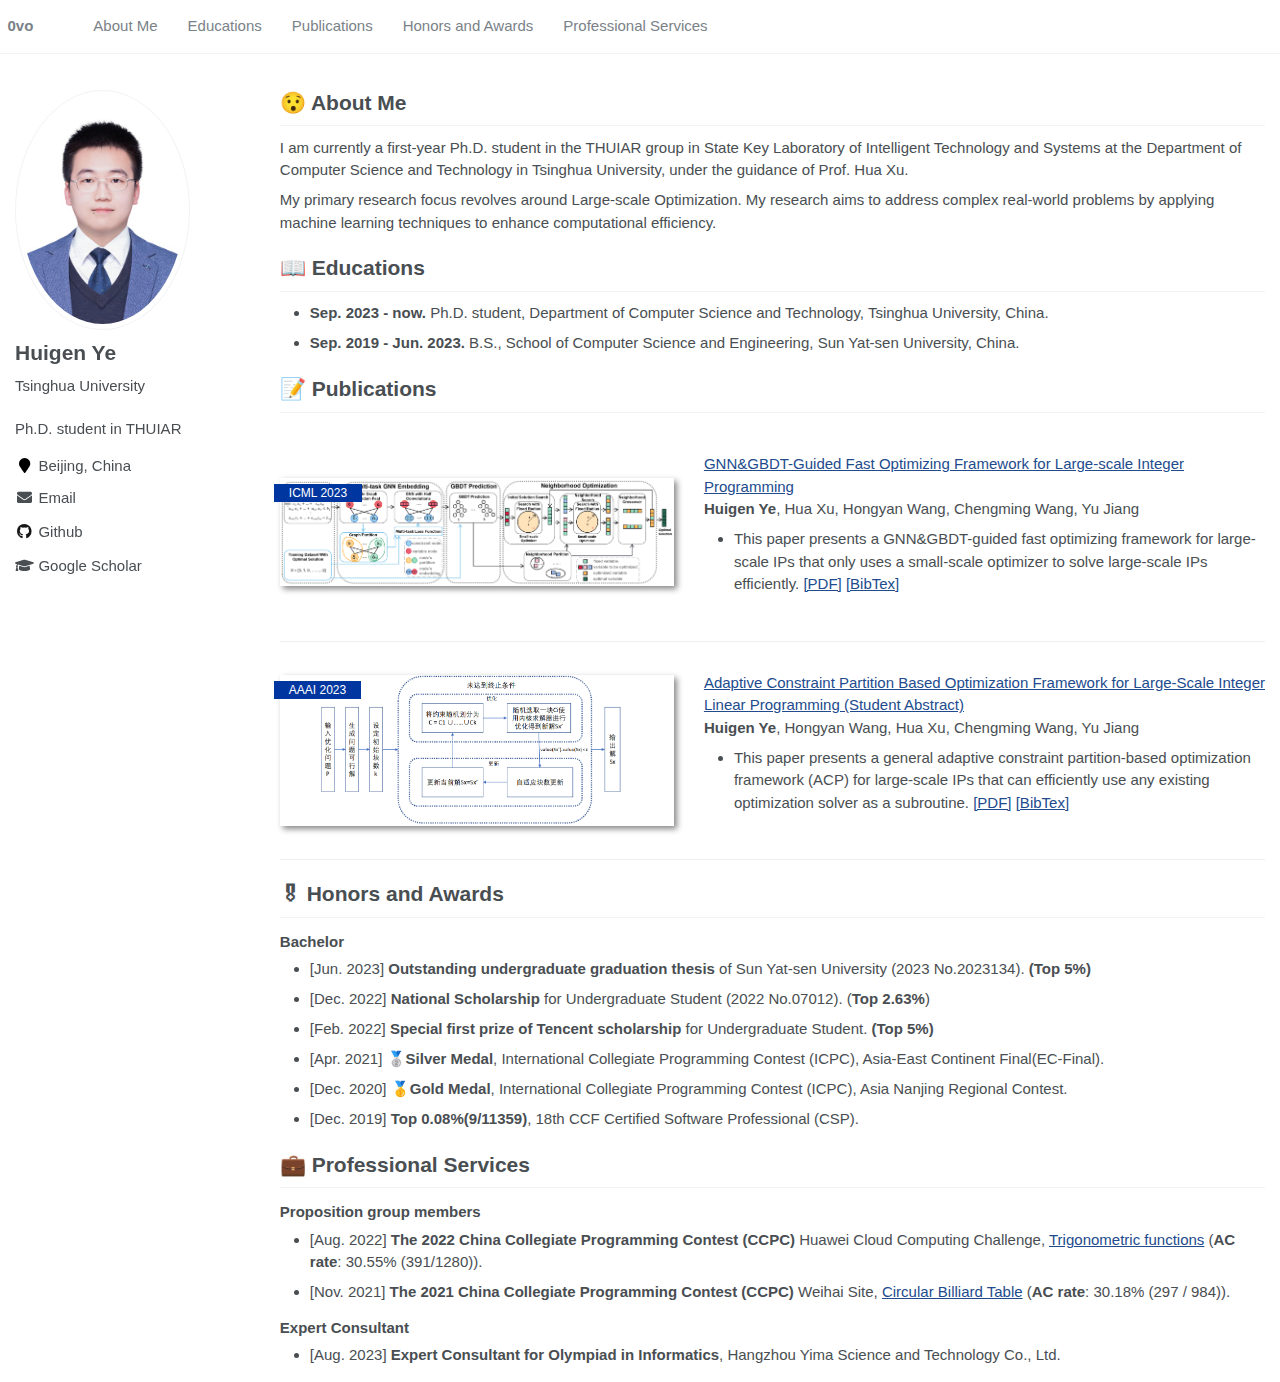
==== commit 27ee4c18: "Add files via upload" ====
--- a/index.html
+++ b/index.html
@@ -27,7 +27,7 @@
 
 
 
-  <meta property="og:description" content="Ph.D. student in THUIAR group">
+  <meta property="og:description" content="Ph.D. student in THUIAR">
 
 
 
@@ -92,7 +92,7 @@
       <nav id="site-nav" class="greedy-nav">
         <button><div class="navicon"></div></button>
         <ul class="visible-links">
-          <li class="masthead__menu-item masthead__menu-item--lg masthead__menu-home-item"><a href="#about-me">Homepage</a></li>
+          <li class="masthead__menu-item masthead__menu-item--lg masthead__menu-home-item"><a href="#about-me">0vo</a></li>
           
             <li class="masthead__menu-item"><a href="/#about-me">About Me</a></li>
           
@@ -102,7 +102,7 @@
           
             <li class="masthead__menu-item"><a href="/#-honors-and-awards">Honors and Awards</a></li>
           
-            <li class="masthead__menu-item"><a href="/#-professional-services">News</a></li>
+            <li class="masthead__menu-item"><a href="/#-professional-services">Professional Services</a></li>
           
         </ul>
         <ul class="hidden-links hidden"></ul>
@@ -131,7 +131,7 @@
     <!-- <button class="btn btn--inverse">More Info & Contact</button> -->
     <ul class="author__urls social-icons">
       
-        <li><div style="white-space: normal; margin-bottom: 1em;">Ph.D. student in THUIAR group </div></li>
+        <li><div style="white-space: normal; margin-bottom: 1em;">Ph.D. student in THUIAR</div></li>
       
       
         <li><i class="fa fa-fw fa-map-marker" aria-hidden="true"></i> Beijing, China</li>
@@ -228,7 +228,9 @@
             <p><span class="anchor" id="about-me"></span></p>
 <h1 id="-about-me">😯 About Me</h1>
 
-<p>I am currently a first-year Ph.D. student in the THUIAR group at the Department of Computer Science and Technology (DCST) in Tsinghua University, under the guidance of Prof. Hua Xu. My primary research focus revolves around Large-scale Optimization. My research aims to address complex real-world problems by applying machine learning techniques to enhance computational efficiency.</p>
+<p>I am currently a first-year Ph.D. student in the THUIAR group in State Key Laboratory of Intelligent Technology and Systems at the Department of Computer Science and Technology in Tsinghua University, under the guidance of Prof. Hua Xu.</p>
+
+<p>My primary research focus revolves around Large-scale Optimization. My research aims to address complex real-world problems by applying machine learning techniques to enhance computational efficiency.</p>
 
 <h1 id="-educations">📖 Educations</h1>
 <ul>
@@ -245,7 +247,7 @@
 <strong>Huigen Ye</strong>, Hua Xu, Hongyan Wang, Chengming Wang, Yu Jiang</p>
 
     <ul>
-      <li>This paper presents a GNN&amp;GBDT-guided fast optimizing framework for large-scale IPs that only uses a small-scale optimizer to solve large-scale IPs efficiently. <a href="https://github.com/thuiar/GNN-GBDT-Guided-Fast-Optimizing-Framework"><img src="https://img.shields.io/github/stars/thuiar/GNN-GBDT-Guided-Fast-Optimizing-Framework?style=social&amp;label=Code+Stars" alt="" /></a></li>
+      <li>This paper presents a GNN&amp;GBDT-guided fast optimizing framework for large-scale IPs that only uses a small-scale optimizer to solve large-scale IPs efficiently. <a href="PDF/ye2023gnn.pdf">[PDF]</a> <a href="BibTex/ye2023gnn.txt">[BibTex]</a> <a href="https://github.com/thuiar/GNN-GBDT-Guided-Fast-Optimizing-Framework"><img src="https://img.shields.io/github/stars/thuiar/GNN-GBDT-Guided-Fast-Optimizing-Framework?style=social&amp;label=Code+Stars" alt="" /></a></li>
     </ul>
 
   </div>
@@ -258,7 +260,7 @@
 <strong>Huigen Ye</strong>, Hongyan Wang, Hua Xu, Chengming Wang, Yu Jiang</p>
 
     <ul>
-      <li>This paper presents a general adaptive constraint partition-based optimization framework (ACP) for large-scale IPs that can efficiently use any existing optimization solver as a subroutine.</li>
+      <li>This paper presents a general adaptive constraint partition-based optimization framework (ACP) for large-scale IPs that can efficiently use any existing optimization solver as a subroutine. <a href="PDF/ye2023adaptive.pdf">[PDF]</a> <a href="BibTex/ye2023adaptive.txt">[BibTex]</a></li>
     </ul>
 
   </div>
@@ -268,6 +270,7 @@
 <h3 id="bachelor">Bachelor</h3>
 
 <ul>
+  <li>[Jun. 2023] <strong>Outstanding undergraduate graduation thesis</strong> of Sun Yat-sen University (2023 No.2023134). <strong>(Top 5%)</strong></li>
   <li>[Dec. 2022] <strong>National Scholarship</strong> for Undergraduate Student (2022 No.07012). (<strong>Top 2.63%</strong>)</li>
   <li>[Feb. 2022] <strong>Special first prize of Tencent scholarship</strong> for Undergraduate Student. <strong>(Top 5%)</strong></li>
   <li>[Apr. 2021] 🥈<strong>Silver Medal</strong>, International Collegiate Programming Contest (ICPC), Asia-East Continent Final(EC-Final).</li>
@@ -276,11 +279,17 @@
 </ul>
 
 <h1 id="-professional-services">💼 Professional Services</h1>
-<p><strong>Proposition group members:</strong></p>
+<h4 id="proposition-group-members">Proposition group members</h4>
 
 <ul>
-  <li>The 2022 China Collegiate Programming Contest (CCPC) Huawei Cloud Computing Challenge, <a href="http://acm.hdu.edu.cn/contest/problem?cid=1072&amp;pid=1007">Trigonometric functions</a> (<strong>Accepted rate</strong>: 30.55% (391/1280)).</li>
-  <li>The 2021 China Collegiate Programming Contest (CCPC) Weihai Site, <a href="https://codeforces.com/gym/103428/problem/J">Circular Billiard Table</a> (<strong>Accepted rate</strong>: 30.18% (297 / 984)).</li>
+  <li>[Aug. 2022] <strong>The 2022 China Collegiate Programming Contest (CCPC)</strong> Huawei Cloud Computing Challenge, <a href="http://acm.hdu.edu.cn/contest/problem?cid=1072&amp;pid=1007">Trigonometric functions</a> (<strong>AC rate</strong>: 30.55% (391/1280)).</li>
+  <li>[Nov. 2021] <strong>The 2021 China Collegiate Programming Contest (CCPC)</strong> Weihai Site, <a href="https://codeforces.com/gym/103428/problem/J">Circular Billiard Table</a> (<strong>AC rate</strong>: 30.18% (297 / 984)).</li>
+</ul>
+
+<h4 id="expert-consultant">Expert Consultant</h4>
+
+<ul>
+  <li>[Aug. 2023] <strong>Expert Consultant for Olympiad in Informatics</strong>, Hangzhou Yima Science and Technology Co., Ltd.</li>
 </ul>
 
           </section>
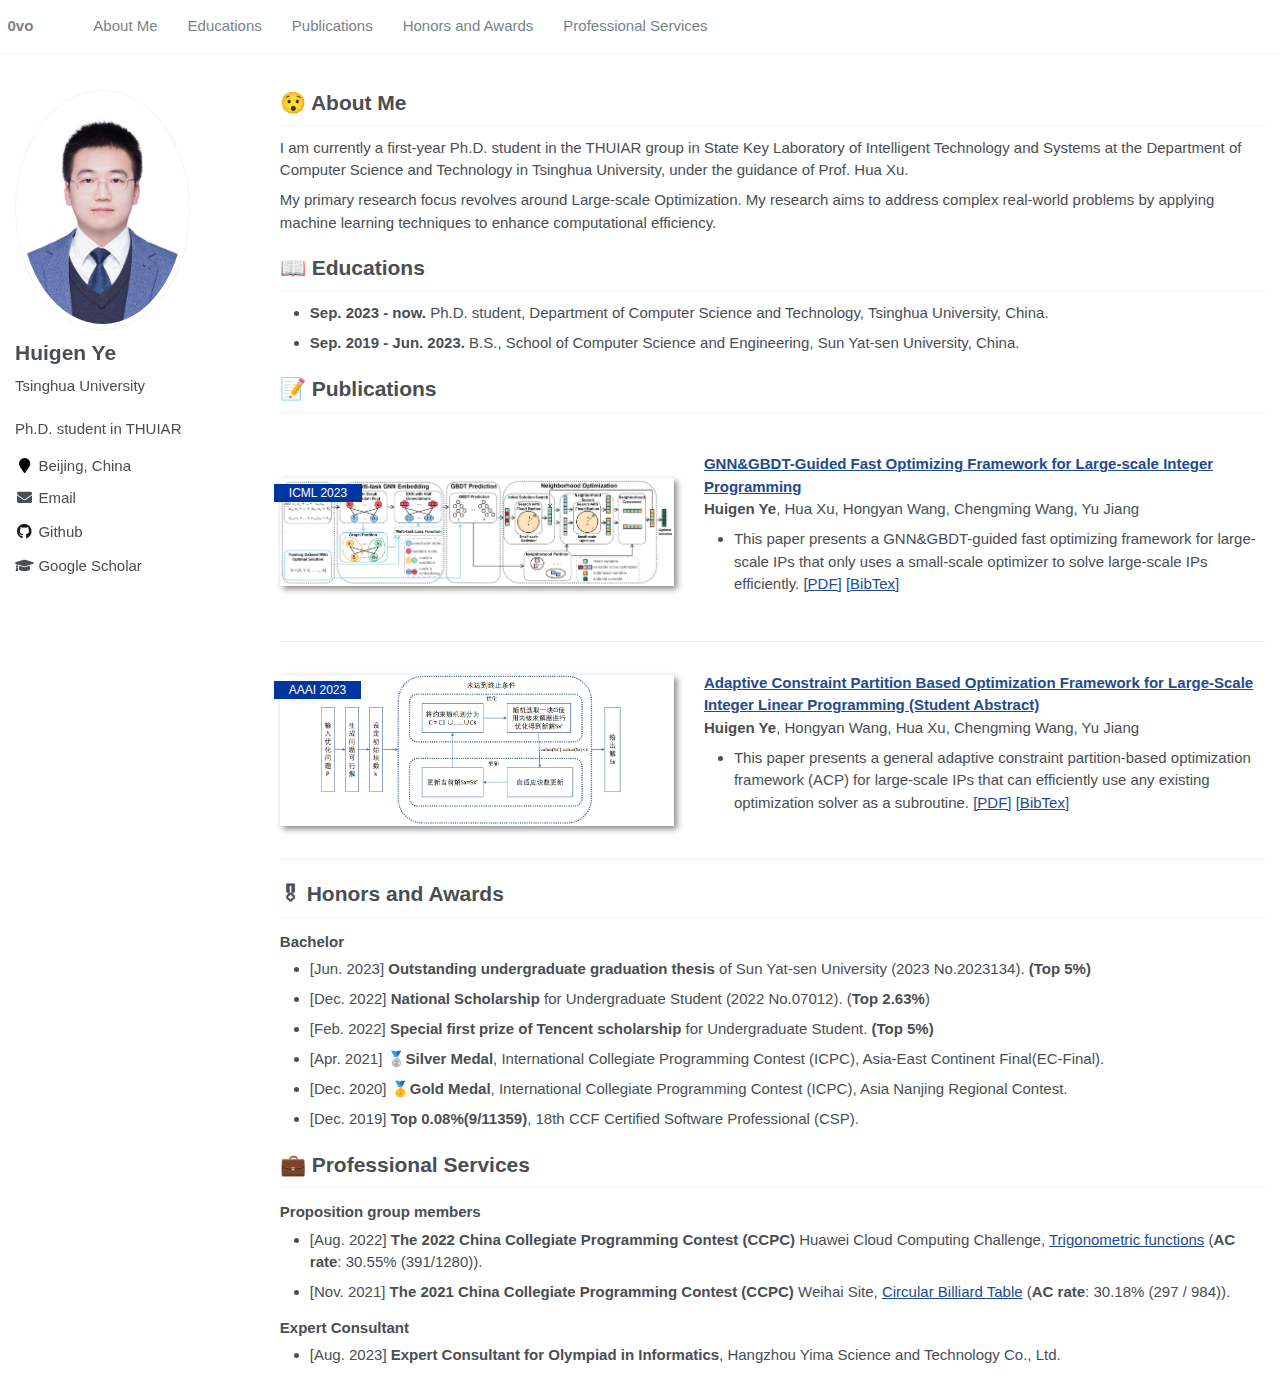
==== commit bd9e5789: "Add files via upload" ====
--- a/index.html
+++ b/index.html
@@ -240,10 +240,18 @@
 
 <h1 id="-publications">📝 Publications</h1>
 
-<div class="paper-box"><div class="paper-box-image"><div><div class="badge">ICML 2023</div><img src="images/icml2023.png" alt="sym" width="100%" /></div></div>
-<div class="paper-box-text">
-
-    <p><a href="https://proceedings.mlr.press/v202/ye23e.html">GNN&amp;GBDT-Guided Fast Optimizing Framework for Large-scale Integer Programming</a> <br />
+<div class="paper-box">
+    <div class="paper-box-image">
+        <div>
+            <div class="badge">ICML 2023</div>
+            <a href="images/icml2023.png">
+                <img src="images/icml2023.png" alt="sym" width="100%" />
+            </a>
+        </div>
+    </div>
+    <div class="paper-box-text">
+
+    <p><a href="https://proceedings.mlr.press/v202/ye23e.html"><strong>GNN&amp;GBDT-Guided Fast Optimizing Framework for Large-scale Integer Programming</strong></a> <br />
 <strong>Huigen Ye</strong>, Hua Xu, Hongyan Wang, Chengming Wang, Yu Jiang</p>
 
     <ul>
@@ -253,10 +261,17 @@
   </div>
 </div>
 
-<div class="paper-box"><div class="paper-box-image"><div><div class="badge">AAAI 2023</div><img src="images/aaai2023.png" alt="sym" width="100%" /></div></div>
-<div class="paper-box-text">
-
-    <p><a href="https://ojs.aaai.org/index.php/AAAI/article/view/27048">Adaptive Constraint Partition Based Optimization Framework for Large-Scale Integer Linear Programming (Student Abstract)</a> <br />
+<div class="paper-box">
+    <div class="paper-box-image">
+        <div><div class="badge">AAAI 2023</div>
+            <a href="images/aaai2023.png">
+                <img src="images/aaai2023.png" alt="sym" width="100%" />
+            </a>
+        </div>
+    </div>
+    <div class="paper-box-text">
+
+    <p><a href="https://ojs.aaai.org/index.php/AAAI/article/view/27048"><strong>Adaptive Constraint Partition Based Optimization Framework for Large-Scale Integer Linear Programming (Student Abstract)</strong></a> <br />
 <strong>Huigen Ye</strong>, Hongyan Wang, Hua Xu, Chengming Wang, Yu Jiang</p>
 
     <ul>
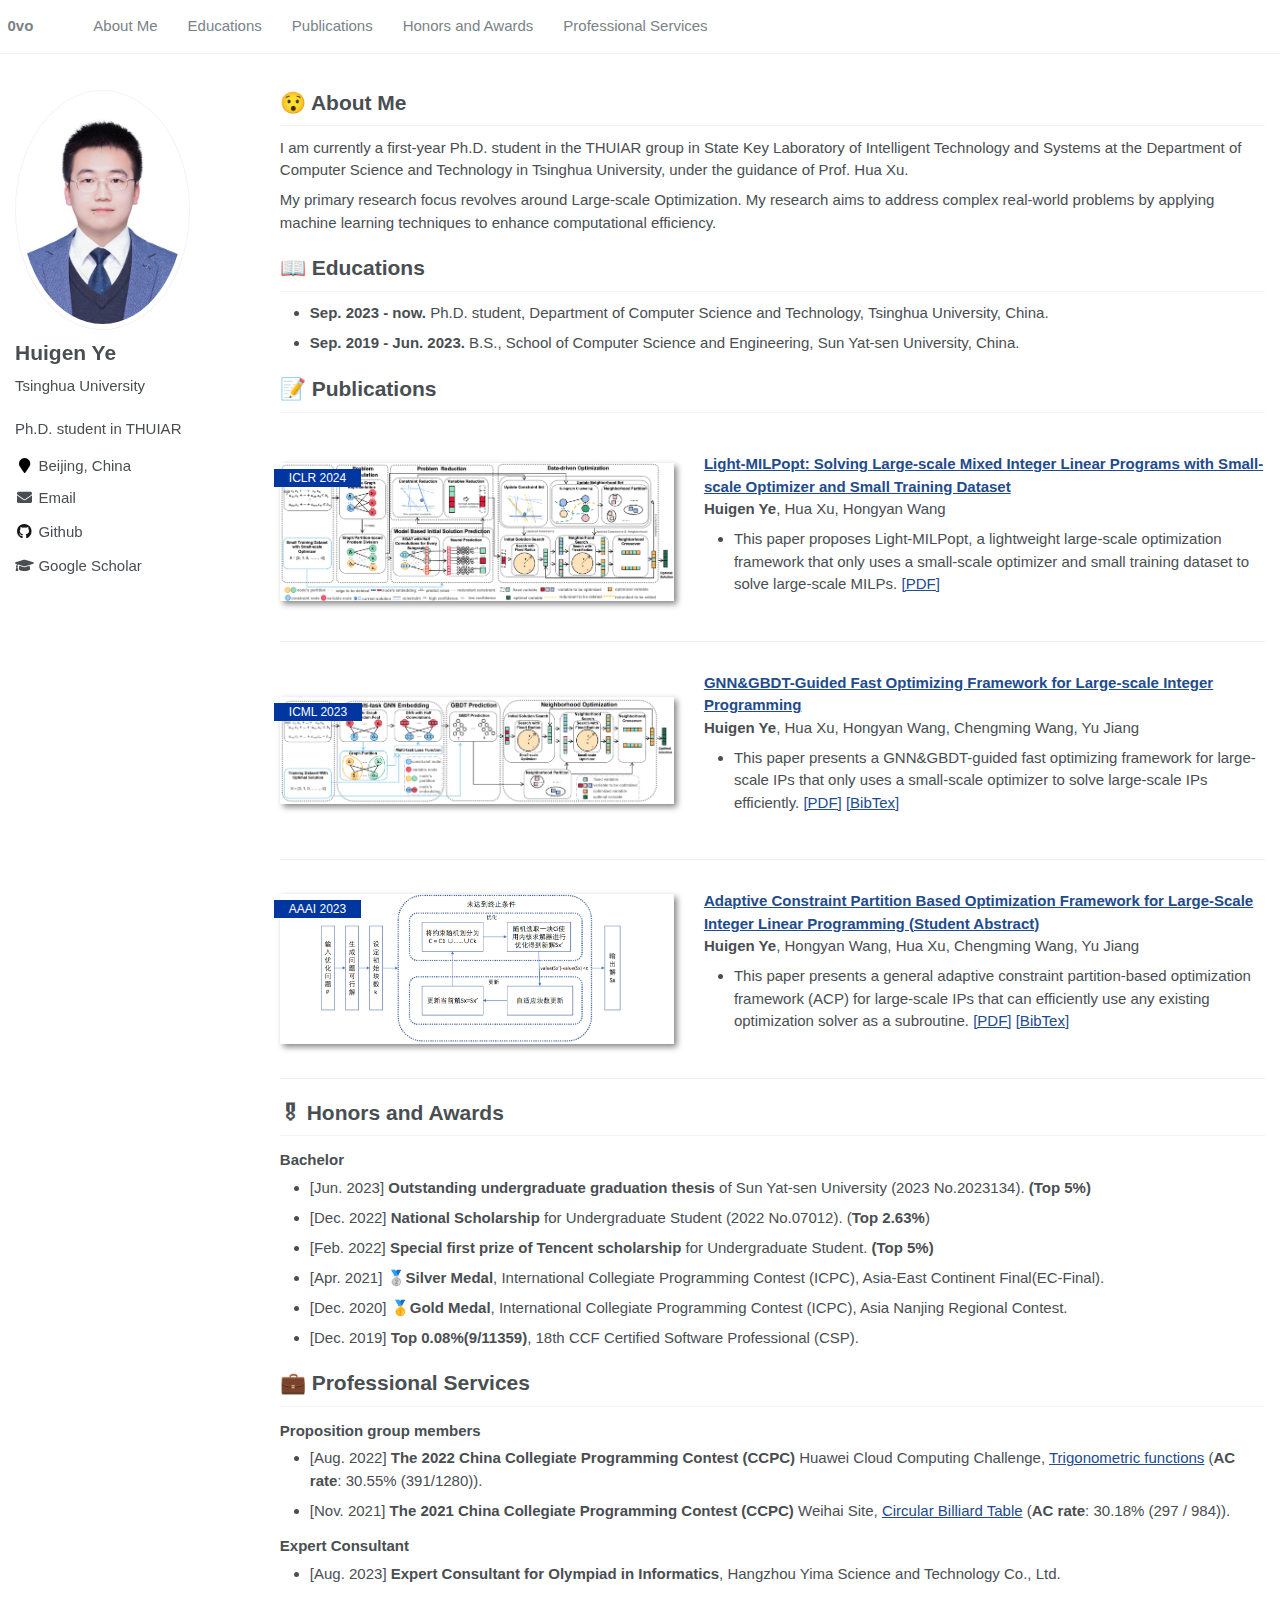
==== commit 605cf3b8: "Add files via upload" ====
--- a/index.html
+++ b/index.html
@@ -239,6 +239,27 @@
 </ul>
 
 <h1 id="-publications">📝 Publications</h1>
+
+<div class="paper-box">
+    <div class="paper-box-image">
+        <div>
+            <div class="badge">ICLR 2024</div>
+            <a href="images/iclr2024.png">
+                <img src="images/iclr2024.png" alt="sym" width="100%" />
+            </a>
+        </div>
+    </div>
+    <div class="paper-box-text">
+
+    <p><a href="https://openreview.net/forum?id=2oWRumm67L"><strong>Light-MILPopt: Solving Large-scale Mixed Integer Linear Programs with Small-scale Optimizer and Small Training Dataset</strong></a> <br />
+<strong>Huigen Ye</strong>, Hua Xu, Hongyan Wang</p>
+
+    <ul>
+      <li>This paper proposes Light-MILPopt, a lightweight large-scale optimization framework that only uses a small-scale optimizer and small training dataset to solve large-scale MILPs. <a href="PDF/ye2024light.pdf">[PDF]</a></li>
+    </ul>
+
+  </div>
+</div>
 
 <div class="paper-box">
     <div class="paper-box-image">
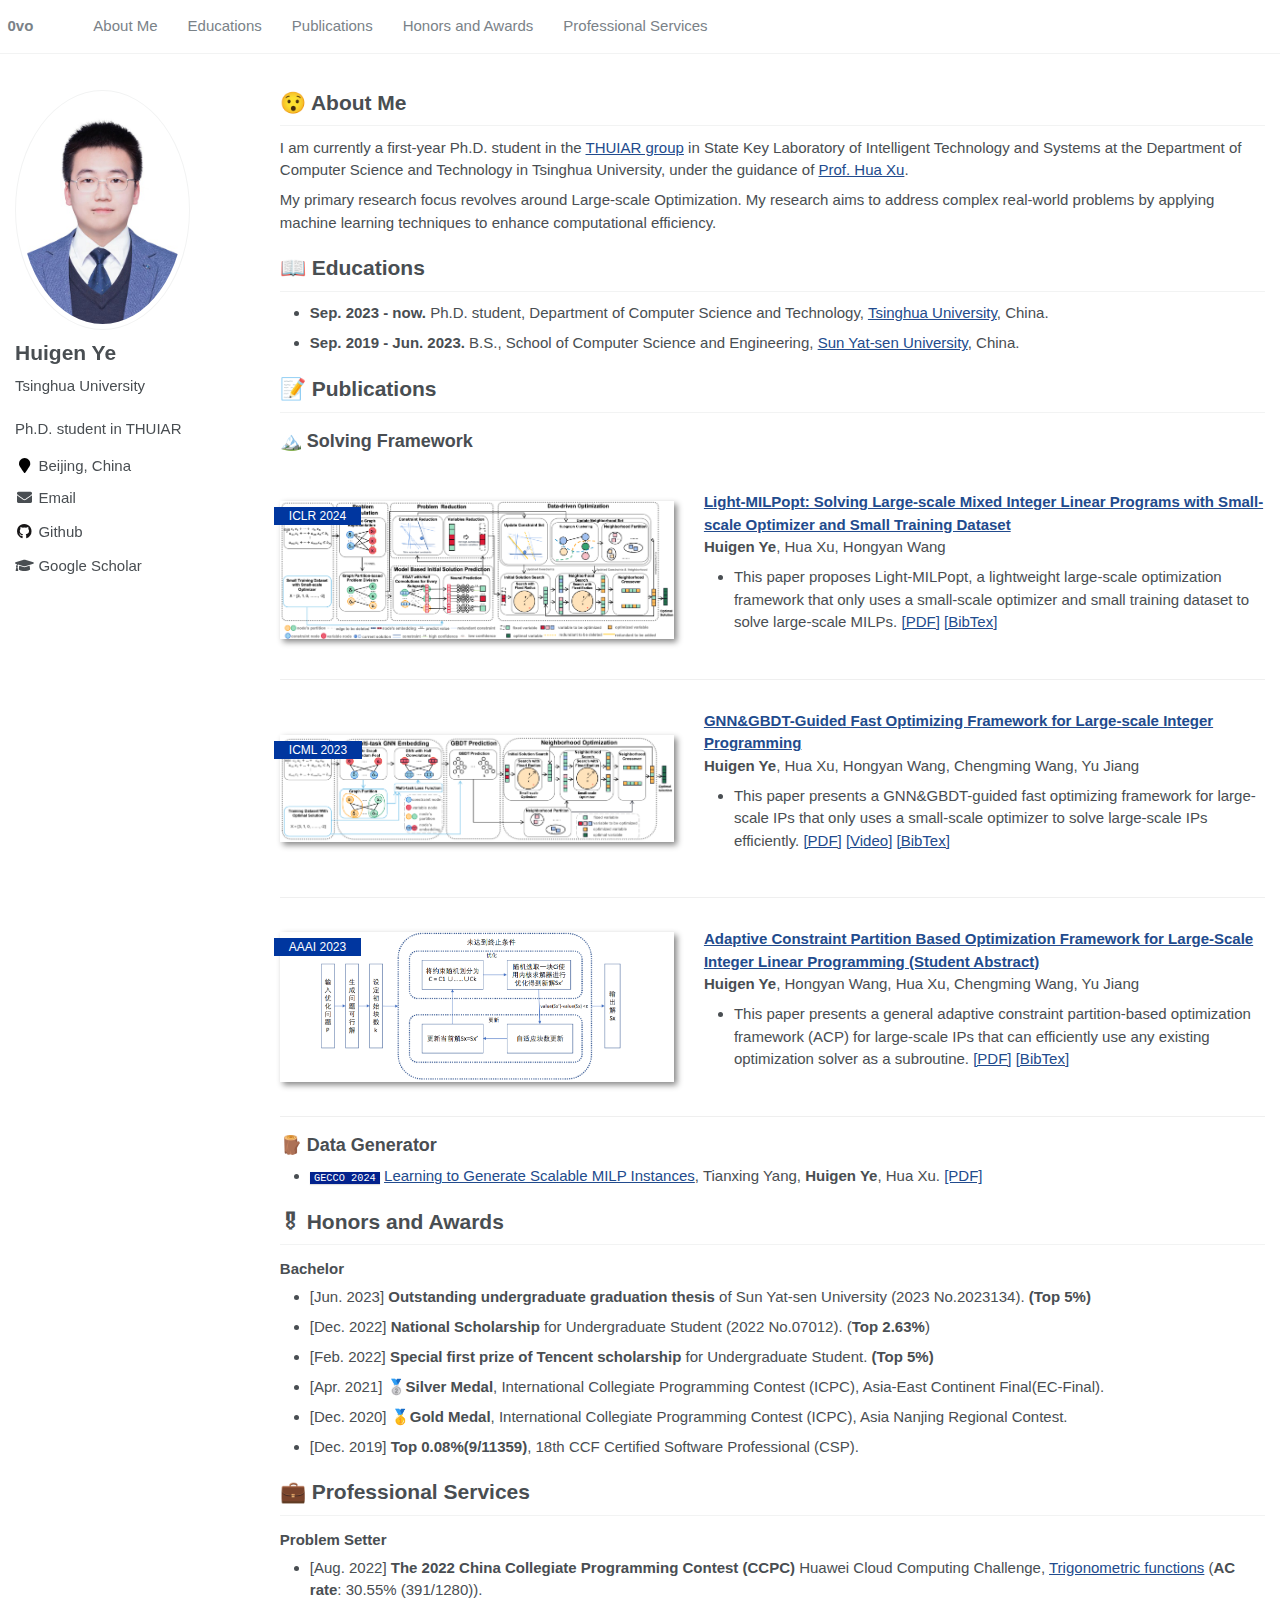
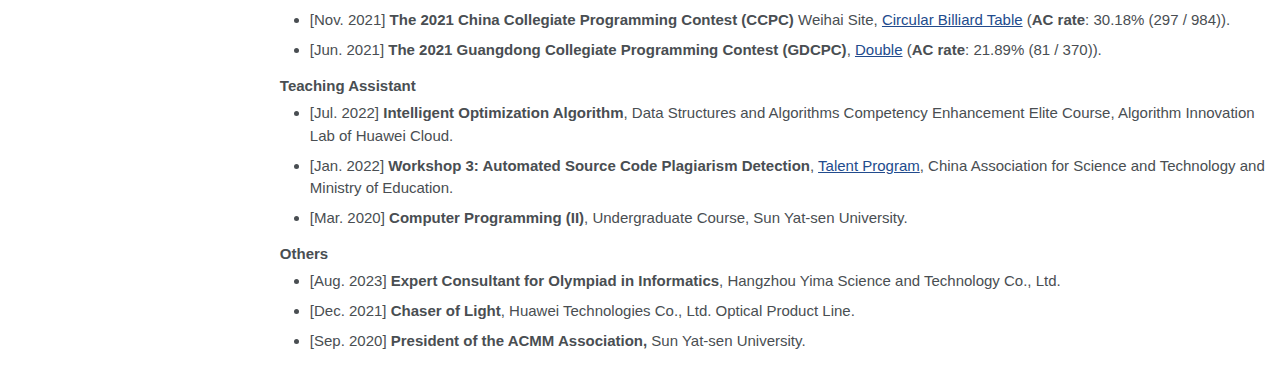
==== commit 1d344134: "Add files via upload" ====
--- a/index.html
+++ b/index.html
@@ -228,17 +228,19 @@
             <p><span class="anchor" id="about-me"></span></p>
 <h1 id="-about-me">😯 About Me</h1>
 
-<p>I am currently a first-year Ph.D. student in the THUIAR group in State Key Laboratory of Intelligent Technology and Systems at the Department of Computer Science and Technology in Tsinghua University, under the guidance of Prof. Hua Xu.</p>
+<p>I am currently a first-year Ph.D. student in the <a href="https://thuiar.github.io">THUIAR group</a> in State Key Laboratory of Intelligent Technology and Systems at the Department of Computer Science and Technology in Tsinghua University, under the guidance of <a href="https://scholar.google.com.hk/citations?user=oyOaLDEAAAAJ">Prof. Hua Xu</a>.</p>
 
 <p>My primary research focus revolves around Large-scale Optimization. My research aims to address complex real-world problems by applying machine learning techniques to enhance computational efficiency.</p>
 
 <h1 id="-educations">📖 Educations</h1>
 <ul>
-  <li><strong>Sep. 2023 - now.</strong> Ph.D. student, Department of Computer Science and Technology, Tsinghua University, China.</li>
-  <li><strong>Sep. 2019 - Jun. 2023.</strong> B.S., School of Computer Science and Engineering, Sun Yat-sen University, China.</li>
+  <li><strong>Sep. 2023 - now.</strong> Ph.D. student, Department of Computer Science and Technology, <a href="https://www.tsinghua.edu.cn/en/">Tsinghua University</a>, China.</li>
+  <li><strong>Sep. 2019 - Jun. 2023.</strong> B.S., School of Computer Science and Engineering, <a href="https://www.sysu.edu.cn/sysuen/">Sun Yat-sen University</a>, China.</li>
 </ul>
 
 <h1 id="-publications">📝 Publications</h1>
+
+<h2 id="️-solving-framework">🏔️ Solving Framework</h2>
 
 <div class="paper-box">
     <div class="paper-box-image">
@@ -255,7 +257,7 @@
 <strong>Huigen Ye</strong>, Hua Xu, Hongyan Wang</p>
 
     <ul>
-      <li>This paper proposes Light-MILPopt, a lightweight large-scale optimization framework that only uses a small-scale optimizer and small training dataset to solve large-scale MILPs. <a href="PDF/ye2024light.pdf">[PDF]</a></li>
+      <li>This paper proposes Light-MILPopt, a lightweight large-scale optimization framework that only uses a small-scale optimizer and small training dataset to solve large-scale MILPs. <a href="PDF/ye2024light.pdf">[PDF]</a> <a href="BibTex/ye2023light.txt">[BibTex]</a></li>
     </ul>
 
   </div>
@@ -276,7 +278,7 @@
 <strong>Huigen Ye</strong>, Hua Xu, Hongyan Wang, Chengming Wang, Yu Jiang</p>
 
     <ul>
-      <li>This paper presents a GNN&amp;GBDT-guided fast optimizing framework for large-scale IPs that only uses a small-scale optimizer to solve large-scale IPs efficiently. <a href="PDF/ye2023gnn.pdf">[PDF]</a> <a href="BibTex/ye2023gnn.txt">[BibTex]</a> <a href="https://github.com/thuiar/GNN-GBDT-Guided-Fast-Optimizing-Framework"><img src="https://img.shields.io/github/stars/thuiar/GNN-GBDT-Guided-Fast-Optimizing-Framework?style=social&amp;label=Code+Stars" alt="" /></a></li>
+      <li>This paper presents a GNN&amp;GBDT-guided fast optimizing framework for large-scale IPs that only uses a small-scale optimizer to solve large-scale IPs efficiently. <a href="PDF/ye2023gnn.pdf">[PDF]</a> <a href="https://icml.cc/virtual/2023/poster/24107">[Video]</a> <a href="BibTex/ye2023gnn.txt">[BibTex]</a> <a href="https://github.com/thuiar/GNN-GBDT-Guided-Fast-Optimizing-Framework"><img src="https://img.shields.io/github/stars/thuiar/GNN-GBDT-Guided-Fast-Optimizing-Framework?style=social&amp;label=Code+Stars" alt="" /></a></li>
     </ul>
 
   </div>
@@ -302,6 +304,12 @@
   </div>
 </div>
 
+<h2 id="-data-generator">🪵 Data Generator</h2>
+
+<ul>
+  <li><code class="language-plaintext highlighter-rouge">GECCO 2024</code> <a href="https://gecco-2024.sigevo.org/Accepted-Posters">Learning to Generate Scalable MILP Instances</a>, Tianxing Yang, <strong>Huigen Ye</strong>, Hua Xu. <a href="PDF/yang2024learning.pdf">[PDF]</a></li>
+</ul>
+
 <h1 id="-honors-and-awards">🎖 Honors and Awards</h1>
 <h3 id="bachelor">Bachelor</h3>
 
@@ -315,17 +323,28 @@
 </ul>
 
 <h1 id="-professional-services">💼 Professional Services</h1>
-<h4 id="proposition-group-members">Proposition group members</h4>
+<h4 id="problem-setter">Problem Setter</h4>
 
 <ul>
   <li>[Aug. 2022] <strong>The 2022 China Collegiate Programming Contest (CCPC)</strong> Huawei Cloud Computing Challenge, <a href="http://acm.hdu.edu.cn/contest/problem?cid=1072&amp;pid=1007">Trigonometric functions</a> (<strong>AC rate</strong>: 30.55% (391/1280)).</li>
   <li>[Nov. 2021] <strong>The 2021 China Collegiate Programming Contest (CCPC)</strong> Weihai Site, <a href="https://codeforces.com/gym/103428/problem/J">Circular Billiard Table</a> (<strong>AC rate</strong>: 30.18% (297 / 984)).</li>
-</ul>
-
-<h4 id="expert-consultant">Expert Consultant</h4>
+  <li>[Jun. 2021] <strong>The 2021 Guangdong Collegiate Programming Contest (GDCPC)</strong>, <a href="https://ac.nowcoder.com/acm/contest/17797/D">Double</a> (<strong>AC rate</strong>: 21.89% (81 / 370)).</li>
+</ul>
+
+<h4 id="teaching-assistant">Teaching Assistant</h4>
+
+<ul>
+  <li>[Jul. 2022] <strong>Intelligent Optimization Algorithm</strong>, Data Structures and Algorithms Competency Enhancement Elite Course, Algorithm Innovation Lab of Huawei Cloud.</li>
+  <li>[Jan. 2022] <strong>Workshop 3: Automated Source Code Plagiarism Detection</strong>, <a href="https://www.ycjh.org.cn/index.aspx">Talent Program</a>, China Association for Science and Technology and Ministry of Education.</li>
+  <li>[Mar. 2020] <strong>Computer Programming (II)</strong>, Undergraduate Course, Sun Yat-sen University.</li>
+</ul>
+
+<h4 id="others">Others</h4>
 
 <ul>
   <li>[Aug. 2023] <strong>Expert Consultant for Olympiad in Informatics</strong>, Hangzhou Yima Science and Technology Co., Ltd.</li>
+  <li>[Dec. 2021] <strong>Chaser of Light</strong>, Huawei Technologies Co., Ltd. Optical Product Line.</li>
+  <li>[Sep. 2020] <strong>President of the ACMM Association,</strong> Sun Yat-sen University.</li>
 </ul>
 
           </section>
--- a/assets/css/main.css
+++ b/assets/css/main.css
@@ -7,4 +7,4 @@
  */@font-face{font-family:'Font Awesome 5 Free';font-style:normal;font-weight:900;src:url("../fonts/fa-solid-900.eot");src:url("../fonts/fa-solid-900.eot?#iefix") format("embedded-opentype"),url("../fonts/fa-solid-900.woff2") format("woff2"),url("../fonts/fa-solid-900.woff") format("woff"),url("../fonts/fa-solid-900.ttf") format("truetype"),url("../fonts/fa-solid-900.svg#fontawesome") format("svg")}.fa,.fas{font-family:'Font Awesome 5 Free';font-weight:900}/*!
  * Font Awesome Free 5.5.0 by @fontawesome - https://fontawesome.com
  * License - https://fontawesome.com/license/free (Icons: CC BY 4.0, Fonts: SIL OFL 1.1, Code: MIT License)
- */@font-face{font-family:'Font Awesome 5 Brands';font-style:normal;font-weight:normal;src:url("../fonts/fa-brands-400.eot");src:url("../fonts/fa-brands-400.eot?#iefix") format("embedded-opentype"),url("../fonts/fa-brands-400.woff2") format("woff2"),url("../fonts/fa-brands-400.woff") format("woff"),url("../fonts/fa-brands-400.ttf") format("truetype"),url("../fonts/fa-brands-400.svg#fontawesome") format("svg")}.fab{font-family:'Font Awesome 5 Brands'}.mfp-counter{font-family:Georgia,Times,serif}.mfp-bg{top:0;left:0;width:100%;height:100%;z-index:1042;overflow:hidden;position:fixed;background:#000;opacity:.8;filter:alpha(opacity=80)}.mfp-wrap{top:0;left:0;width:100%;height:100%;z-index:1043;position:fixed;outline:none !important;-webkit-backface-visibility:hidden}.mfp-container{text-align:center;position:absolute;width:100%;height:100%;left:0;top:0;padding:0 8px;-webkit-box-sizing:border-box;-moz-box-sizing:border-box;box-sizing:border-box}.mfp-container:before{content:'';display:inline-block;height:100%;vertical-align:middle}.mfp-align-top .mfp-container:before{display:none}.mfp-content{position:relative;display:inline-block;vertical-align:middle;margin:0 auto;text-align:left;z-index:1045}.mfp-inline-holder .mfp-content,.mfp-ajax-holder .mfp-content{width:100%;cursor:auto}.mfp-ajax-cur{cursor:progress}.mfp-zoom-out-cur,.mfp-zoom-out-cur .mfp-image-holder .mfp-close{cursor:-moz-zoom-out;cursor:-webkit-zoom-out;cursor:zoom-out}.mfp-zoom{cursor:pointer;cursor:-webkit-zoom-in;cursor:-moz-zoom-in;cursor:zoom-in}.mfp-auto-cursor .mfp-content{cursor:auto}.mfp-close,.mfp-arrow,.mfp-preloader,.mfp-counter{-webkit-user-select:none;-moz-user-select:none;user-select:none}.mfp-loading.mfp-figure{display:none}.mfp-hide{display:none !important}.mfp-preloader{color:#ccc;position:absolute;top:50%;width:auto;text-align:center;margin-top:-0.8em;left:8px;right:8px;z-index:1044}.mfp-preloader a{color:#ccc}.mfp-preloader a:hover{color:#fff}.mfp-s-ready .mfp-preloader{display:none}.mfp-s-error .mfp-content{display:none}button.mfp-close,button.mfp-arrow{overflow:visible;cursor:pointer;background:transparent;border:0;-webkit-appearance:none;display:block;outline:none;padding:0;z-index:1046;-webkit-box-shadow:none;box-shadow:none}button::-moz-focus-inner{padding:0;border:0}.mfp-close{width:44px;height:44px;line-height:44px;position:absolute;right:0;top:0;text-decoration:none;text-align:center;opacity:1;filter:alpha(opacity=100);padding:0 0 18px 10px;color:#fff;font-style:normal;font-size:28px;font-family:Georgia,Times,serif}.mfp-close:hover,.mfp-close:focus{opacity:1;filter:alpha(opacity=100)}.mfp-close:active{top:1px}.mfp-close-btn-in .mfp-close{color:#fff}.mfp-image-holder .mfp-close,.mfp-iframe-holder .mfp-close{color:#fff;right:-6px;text-align:right;padding-right:6px;width:100%}.mfp-counter{position:absolute;top:0;right:0;color:#ccc;font-size:12px;line-height:18px}.mfp-arrow{position:absolute;opacity:1;filter:alpha(opacity=100);margin:0;top:50%;margin-top:-55px;padding:0;width:90px;height:110px;-webkit-tap-highlight-color:transparent}.mfp-arrow:active{margin-top:-54px}.mfp-arrow:hover,.mfp-arrow:focus{opacity:1;filter:alpha(opacity=100)}.mfp-arrow:before,.mfp-arrow:after,.mfp-arrow .mfp-b,.mfp-arrow .mfp-a{content:'';display:block;width:0;height:0;position:absolute;left:0;top:0;margin-top:35px;margin-left:35px;border:medium inset transparent}.mfp-arrow:after,.mfp-arrow .mfp-a{border-top-width:13px;border-bottom-width:13px;top:8px}.mfp-arrow:before,.mfp-arrow .mfp-b{border-top-width:21px;border-bottom-width:21px;opacity:0.7}.mfp-arrow-left{left:0}.mfp-arrow-left:after,.mfp-arrow-left .mfp-a{border-right:17px solid #fff;margin-left:31px}.mfp-arrow-left:before,.mfp-arrow-left .mfp-b{margin-left:25px;border-right:27px solid #fff}.mfp-arrow-right{right:0}.mfp-arrow-right:after,.mfp-arrow-right .mfp-a{border-left:17px solid #fff;margin-left:39px}.mfp-arrow-right:before,.mfp-arrow-right .mfp-b{border-left:27px solid #fff}.mfp-iframe-holder{padding-top:40px;padding-bottom:40px}.mfp-iframe-holder .mfp-content{line-height:0;width:100%;max-width:900px}.mfp-iframe-holder .mfp-close{top:-40px}.mfp-iframe-scaler{width:100%;height:0;overflow:hidden;padding-top:56.25%}.mfp-iframe-scaler iframe{position:absolute;display:block;top:0;left:0;width:100%;height:100%;box-shadow:0 0 8px rgba(0,0,0,0.6);background:#000}img.mfp-img{width:auto;max-width:100%;height:auto;display:block;line-height:0;-webkit-box-sizing:border-box;-moz-box-sizing:border-box;box-sizing:border-box;padding:40px 0 40px;margin:0 auto}.mfp-figure{line-height:0}.mfp-figure:after{content:'';position:absolute;left:0;top:40px;bottom:40px;display:block;right:0;width:auto;height:auto;z-index:-1;box-shadow:0 0 8px rgba(0,0,0,0.6);background:#444}.mfp-figure small{color:#bdbdbd;display:block;font-size:12px;line-height:14px}.mfp-figure figure{margin:0}.mfp-figure figcaption{margin-top:0;margin-bottom:0}.mfp-bottom-bar{margin-top:-36px;position:absolute;top:100%;left:0;width:100%;cursor:auto}.mfp-title{text-align:left;line-height:18px;color:#f3f3f3;word-wrap:break-word;padding-right:36px}.mfp-image-holder .mfp-content{max-width:100%}.mfp-gallery .mfp-image-holder .mfp-figure{cursor:pointer}@media screen and (max-width: 800px) and (orientation: landscape), screen and (max-height: 300px){.mfp-img-mobile .mfp-image-holder{padding-left:0;padding-right:0}.mfp-img-mobile img.mfp-img{padding:0}.mfp-img-mobile .mfp-figure:after{top:0;bottom:0}.mfp-img-mobile .mfp-figure small{display:inline;margin-left:5px}.mfp-img-mobile .mfp-bottom-bar{background:rgba(0,0,0,0.6);bottom:0;margin:0;top:auto;padding:3px 5px;position:fixed;-webkit-box-sizing:border-box;-moz-box-sizing:border-box;box-sizing:border-box}.mfp-img-mobile .mfp-bottom-bar:empty{padding:0}.mfp-img-mobile .mfp-counter{right:5px;top:3px}.mfp-img-mobile .mfp-close{top:0;right:0;width:35px;height:35px;line-height:35px;background:rgba(0,0,0,0.6);position:fixed;text-align:center;padding:0}}@media all and (max-width: 900px){.mfp-arrow{-webkit-transform:scale(0.75);transform:scale(0.75)}.mfp-arrow-left{-webkit-transform-origin:0;transform-origin:0}.mfp-arrow-right{-webkit-transform-origin:100%;transform-origin:100%}.mfp-container{padding-left:6px;padding-right:6px}}.mfp-ie7 .mfp-img{padding:0}.mfp-ie7 .mfp-bottom-bar{width:600px;left:50%;margin-left:-300px;margin-top:5px;padding-bottom:5px}.mfp-ie7 .mfp-container{padding:0}.mfp-ie7 .mfp-content{padding-top:44px}.mfp-ie7 .mfp-close{top:0;right:0;padding-top:0}@media print{.masthead,.toc,.page__share,.page__related,.ads,.page__footer{display:none}}.paper-box{display:flex;justify-content:left;align-items:center;flex-direction:row;flex-wrap:wrap;border-bottom:1px #efefef solid;padding:2em 0 2em 0}.paper-box .paper-box-image{justify-content:center;display:flex;width:100%;order:2}.paper-box .paper-box-image img{max-width:400px;box-shadow:3px 3px 6px #888;object-fit:cover}.paper-box .paper-box-text{max-width:100%;order:1}@media (min-width: 48em){.paper-box .paper-box-image{justify-content:left;min-width:200px;max-width:40%;order:1}.paper-box .paper-box-text{justify-content:left;padding-left:2em;max-width:60%;order:2}}h1:before,.anchor:before{content:'';display:block;position:relative;width:0;height:2em;margin-top:-2em}.badge{padding-left:1rem;padding-right:1rem;position:absolute;margin-top:.5em;margin-left:-.5em;color:white;background-color:#00369f;font-size:.8em}
+ */@font-face{font-family:'Font Awesome 5 Brands';font-style:normal;font-weight:normal;src:url("../fonts/fa-brands-400.eot");src:url("../fonts/fa-brands-400.eot?#iefix") format("embedded-opentype"),url("../fonts/fa-brands-400.woff2") format("woff2"),url("../fonts/fa-brands-400.woff") format("woff"),url("../fonts/fa-brands-400.ttf") format("truetype"),url("../fonts/fa-brands-400.svg#fontawesome") format("svg")}.fab{font-family:'Font Awesome 5 Brands'}.mfp-counter{font-family:Georgia,Times,serif}.mfp-bg{top:0;left:0;width:100%;height:100%;z-index:1042;overflow:hidden;position:fixed;background:#000;opacity:.8;filter:alpha(opacity=80)}.mfp-wrap{top:0;left:0;width:100%;height:100%;z-index:1043;position:fixed;outline:none !important;-webkit-backface-visibility:hidden}.mfp-container{text-align:center;position:absolute;width:100%;height:100%;left:0;top:0;padding:0 8px;-webkit-box-sizing:border-box;-moz-box-sizing:border-box;box-sizing:border-box}.mfp-container:before{content:'';display:inline-block;height:100%;vertical-align:middle}.mfp-align-top .mfp-container:before{display:none}.mfp-content{position:relative;display:inline-block;vertical-align:middle;margin:0 auto;text-align:left;z-index:1045}.mfp-inline-holder .mfp-content,.mfp-ajax-holder .mfp-content{width:100%;cursor:auto}.mfp-ajax-cur{cursor:progress}.mfp-zoom-out-cur,.mfp-zoom-out-cur .mfp-image-holder .mfp-close{cursor:-moz-zoom-out;cursor:-webkit-zoom-out;cursor:zoom-out}.mfp-zoom{cursor:pointer;cursor:-webkit-zoom-in;cursor:-moz-zoom-in;cursor:zoom-in}.mfp-auto-cursor .mfp-content{cursor:auto}.mfp-close,.mfp-arrow,.mfp-preloader,.mfp-counter{-webkit-user-select:none;-moz-user-select:none;user-select:none}.mfp-loading.mfp-figure{display:none}.mfp-hide{display:none !important}.mfp-preloader{color:#ccc;position:absolute;top:50%;width:auto;text-align:center;margin-top:-0.8em;left:8px;right:8px;z-index:1044}.mfp-preloader a{color:#ccc}.mfp-preloader a:hover{color:#fff}.mfp-s-ready .mfp-preloader{display:none}.mfp-s-error .mfp-content{display:none}button.mfp-close,button.mfp-arrow{overflow:visible;cursor:pointer;background:transparent;border:0;-webkit-appearance:none;display:block;outline:none;padding:0;z-index:1046;-webkit-box-shadow:none;box-shadow:none}button::-moz-focus-inner{padding:0;border:0}.mfp-close{width:44px;height:44px;line-height:44px;position:absolute;right:0;top:0;text-decoration:none;text-align:center;opacity:1;filter:alpha(opacity=100);padding:0 0 18px 10px;color:#fff;font-style:normal;font-size:28px;font-family:Georgia,Times,serif}.mfp-close:hover,.mfp-close:focus{opacity:1;filter:alpha(opacity=100)}.mfp-close:active{top:1px}.mfp-close-btn-in .mfp-close{color:#fff}.mfp-image-holder .mfp-close,.mfp-iframe-holder .mfp-close{color:#fff;right:-6px;text-align:right;padding-right:6px;width:100%}.mfp-counter{position:absolute;top:0;right:0;color:#ccc;font-size:12px;line-height:18px}.mfp-arrow{position:absolute;opacity:1;filter:alpha(opacity=100);margin:0;top:50%;margin-top:-55px;padding:0;width:90px;height:110px;-webkit-tap-highlight-color:transparent}.mfp-arrow:active{margin-top:-54px}.mfp-arrow:hover,.mfp-arrow:focus{opacity:1;filter:alpha(opacity=100)}.mfp-arrow:before,.mfp-arrow:after,.mfp-arrow .mfp-b,.mfp-arrow .mfp-a{content:'';display:block;width:0;height:0;position:absolute;left:0;top:0;margin-top:35px;margin-left:35px;border:medium inset transparent}.mfp-arrow:after,.mfp-arrow .mfp-a{border-top-width:13px;border-bottom-width:13px;top:8px}.mfp-arrow:before,.mfp-arrow .mfp-b{border-top-width:21px;border-bottom-width:21px;opacity:0.7}.mfp-arrow-left{left:0}.mfp-arrow-left:after,.mfp-arrow-left .mfp-a{border-right:17px solid #fff;margin-left:31px}.mfp-arrow-left:before,.mfp-arrow-left .mfp-b{margin-left:25px;border-right:27px solid #fff}.mfp-arrow-right{right:0}.mfp-arrow-right:after,.mfp-arrow-right .mfp-a{border-left:17px solid #fff;margin-left:39px}.mfp-arrow-right:before,.mfp-arrow-right .mfp-b{border-left:27px solid #fff}.mfp-iframe-holder{padding-top:40px;padding-bottom:40px}.mfp-iframe-holder .mfp-content{line-height:0;width:100%;max-width:900px}.mfp-iframe-holder .mfp-close{top:-40px}.mfp-iframe-scaler{width:100%;height:0;overflow:hidden;padding-top:56.25%}.mfp-iframe-scaler iframe{position:absolute;display:block;top:0;left:0;width:100%;height:100%;box-shadow:0 0 8px rgba(0,0,0,0.6);background:#000}img.mfp-img{width:auto;max-width:100%;height:auto;display:block;line-height:0;-webkit-box-sizing:border-box;-moz-box-sizing:border-box;box-sizing:border-box;padding:40px 0 40px;margin:0 auto}.mfp-figure{line-height:0}.mfp-figure:after{content:'';position:absolute;left:0;top:40px;bottom:40px;display:block;right:0;width:auto;height:auto;z-index:-1;box-shadow:0 0 8px rgba(0,0,0,0.6);background:#444}.mfp-figure small{color:#bdbdbd;display:block;font-size:12px;line-height:14px}.mfp-figure figure{margin:0}.mfp-figure figcaption{margin-top:0;margin-bottom:0}.mfp-bottom-bar{margin-top:-36px;position:absolute;top:100%;left:0;width:100%;cursor:auto}.mfp-title{text-align:left;line-height:18px;color:#f3f3f3;word-wrap:break-word;padding-right:36px}.mfp-image-holder .mfp-content{max-width:100%}.mfp-gallery .mfp-image-holder .mfp-figure{cursor:pointer}@media screen and (max-width: 800px) and (orientation: landscape), screen and (max-height: 300px){.mfp-img-mobile .mfp-image-holder{padding-left:0;padding-right:0}.mfp-img-mobile img.mfp-img{padding:0}.mfp-img-mobile .mfp-figure:after{top:0;bottom:0}.mfp-img-mobile .mfp-figure small{display:inline;margin-left:5px}.mfp-img-mobile .mfp-bottom-bar{background:rgba(0,0,0,0.6);bottom:0;margin:0;top:auto;padding:3px 5px;position:fixed;-webkit-box-sizing:border-box;-moz-box-sizing:border-box;box-sizing:border-box}.mfp-img-mobile .mfp-bottom-bar:empty{padding:0}.mfp-img-mobile .mfp-counter{right:5px;top:3px}.mfp-img-mobile .mfp-close{top:0;right:0;width:35px;height:35px;line-height:35px;background:rgba(0,0,0,0.6);position:fixed;text-align:center;padding:0}}@media all and (max-width: 900px){.mfp-arrow{-webkit-transform:scale(0.75);transform:scale(0.75)}.mfp-arrow-left{-webkit-transform-origin:0;transform-origin:0}.mfp-arrow-right{-webkit-transform-origin:100%;transform-origin:100%}.mfp-container{padding-left:6px;padding-right:6px}}.mfp-ie7 .mfp-img{padding:0}.mfp-ie7 .mfp-bottom-bar{width:600px;left:50%;margin-left:-300px;margin-top:5px;padding-bottom:5px}.mfp-ie7 .mfp-container{padding:0}.mfp-ie7 .mfp-content{padding-top:44px}.mfp-ie7 .mfp-close{top:0;right:0;padding-top:0}@media print{.masthead,.toc,.page__share,.page__related,.ads,.page__footer{display:none}}.paper-box{display:flex;justify-content:left;align-items:center;flex-direction:row;flex-wrap:wrap;border-bottom:1px #efefef solid;padding:2em 0 2em 0}.paper-box .paper-box-image{justify-content:center;display:flex;width:100%;order:2}.paper-box .paper-box-image img{max-width:400px;box-shadow:3px 3px 6px #888;object-fit:cover}.paper-box .paper-box-text{max-width:100%;order:1}@media (min-width: 48em){.paper-box .paper-box-image{justify-content:left;min-width:200px;max-width:40%;order:1}.paper-box .paper-box-text{justify-content:left;padding-left:2em;max-width:60%;order:2}}h1:before,.anchor:before{content:'';display:block;position:relative;width:0;height:2em;margin-top:-2em}.badge{padding-left:1rem;padding-right:1rem;position:absolute;margin-top:.5em;margin-left:-.5em;color:white;background-color:#00369f;font-size:.8em}.highlighter-rouge{background-color:#03228d;color:white;margin-bottom:0em;padding:0em;font-size:.6875em;border:0px solid #f2f3f3;border-radius:0}
